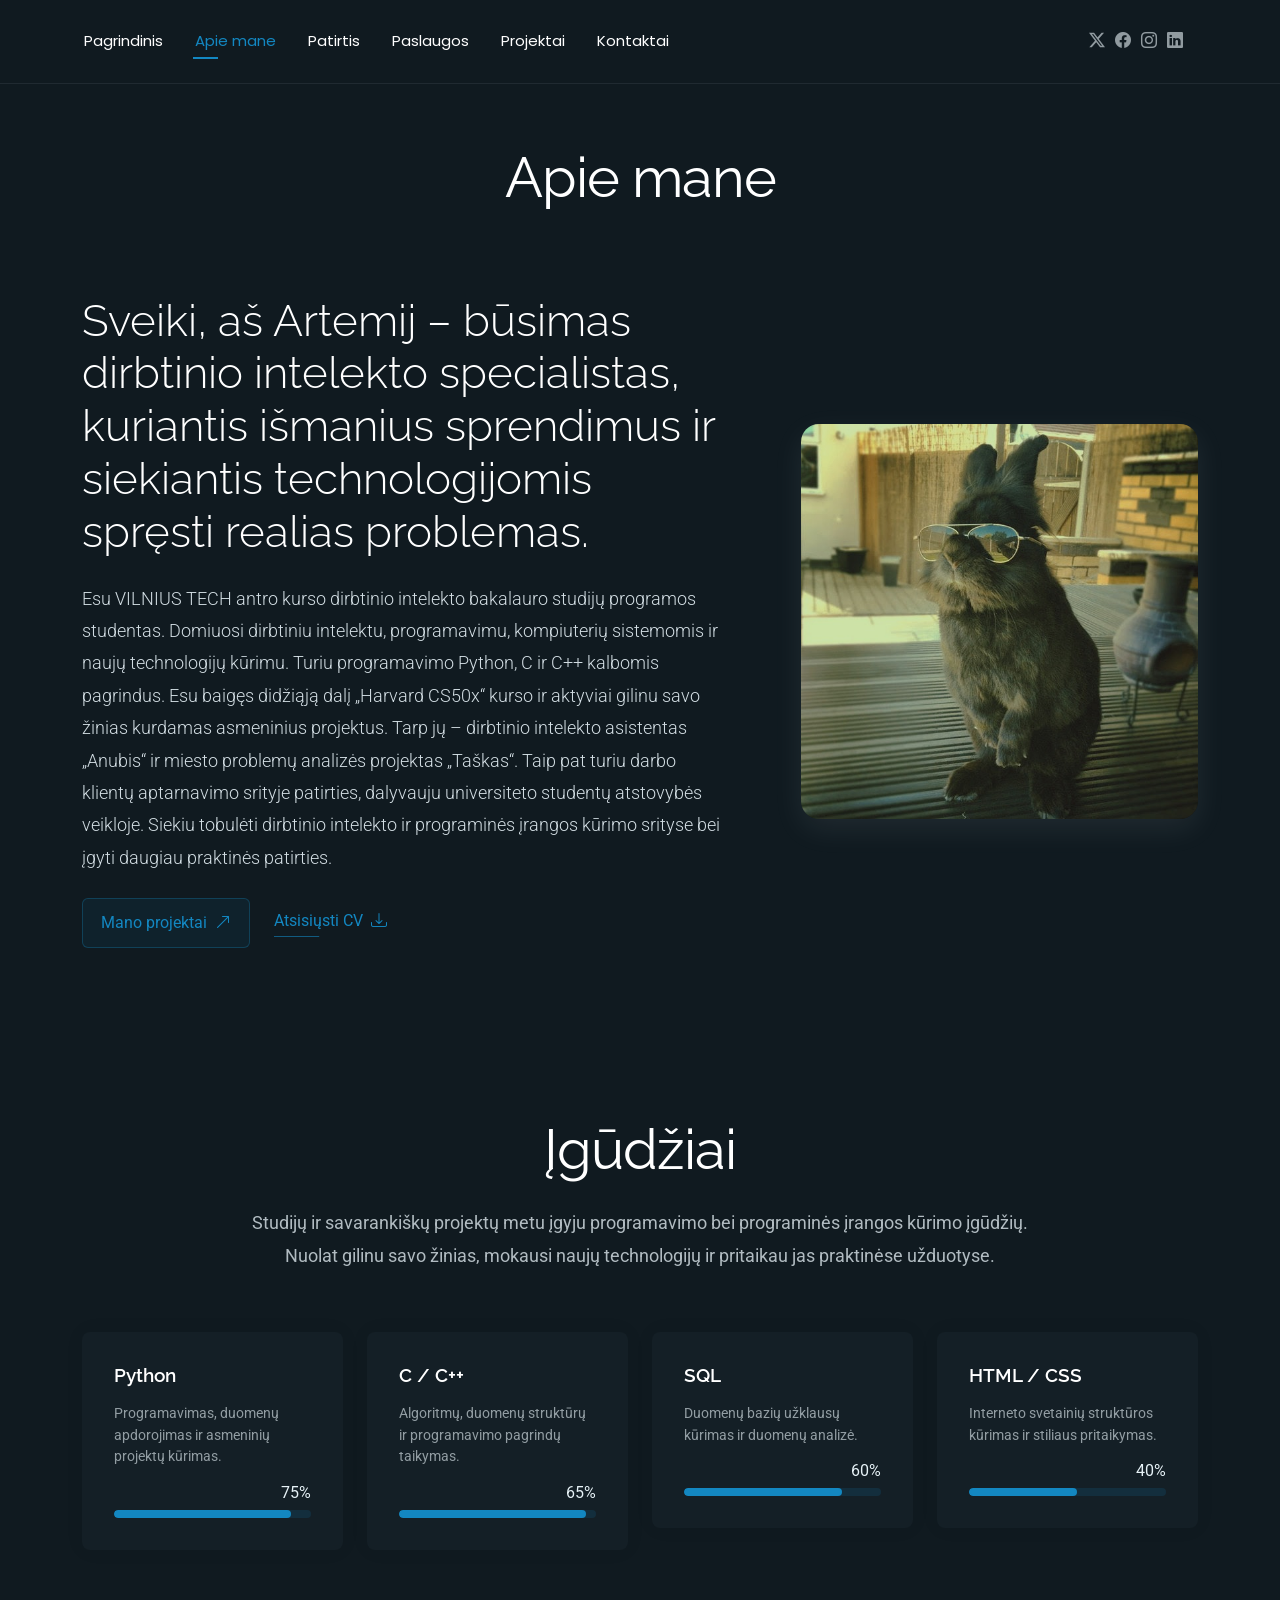
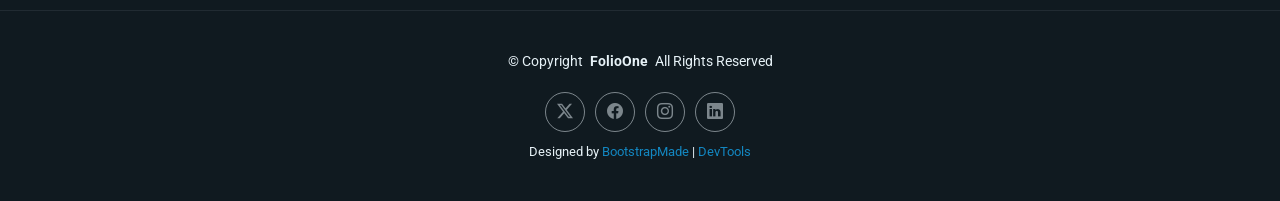
==== about.html @ 44c0a83a "Atnaujinta favicon ir Apie mane puslapis" ====
<!DOCTYPE html>
<html lang="en">

<head>
  <meta charset="utf-8">
  <meta content="width=device-width, initial-scale=1.0" name="viewport">
  <title>About - FolioOne Bootstrap Template</title>
  <meta name="description" content="">
  <meta name="keywords" content="">

  <!-- Favicons -->
  <link href="assets/img/icon.png" rel="icon">
  <link href="assets/img/apple-touch-icon.png" rel="apple-touch-icon">

  <!-- Fonts -->
  <link href="https://fonts.googleapis.com" rel="preconnect">
  <link href="https://fonts.gstatic.com" rel="preconnect" crossorigin>
  <link href="https://fonts.googleapis.com/css2?family=Roboto:ital,wght@0,100;0,300;0,400;0,500;0,700;0,900;1,100;1,300;1,400;1,500;1,700;1,900&family=Poppins:ital,wght@0,100;0,200;0,300;0,400;0,500;0,600;0,700;0,800;0,900;1,100;1,200;1,300;1,400;1,500;1,600;1,700;1,800;1,900&family=Raleway:ital,wght@0,100;0,200;0,300;0,400;0,500;0,600;0,700;0,800;0,900;1,100;1,200;1,300;1,400;1,500;1,600;1,700;1,800;1,900&display=swap" rel="stylesheet">

  <!-- Vendor CSS Files -->
  <link href="assets/vendor/bootstrap/css/bootstrap.min.css" rel="stylesheet">
  <link href="assets/vendor/bootstrap-icons/bootstrap-icons.css" rel="stylesheet">
  <link href="assets/vendor/aos/aos.css" rel="stylesheet">
  <link href="assets/vendor/swiper/swiper-bundle.min.css" rel="stylesheet">
  <link href="assets/vendor/glightbox/css/glightbox.min.css" rel="stylesheet">

  <!-- Main CSS File -->
  <link href="assets/css/main.css" rel="stylesheet">

  <!-- =======================================================
  * Template Name: FolioOne
  * Template URL: https://bootstrapmade.com/folioone-bootstrap-portfolio-website-template/
  * Updated: Aug 23 2025 with Bootstrap v5.3.7
  * Author: BootstrapMade.com
  * License: https://bootstrapmade.com/license/
  ======================================================== -->
</head>

<body class="about-page">

  <header id="header" class="header d-flex align-items-center light-background sticky-top">
    <div class="container position-relative d-flex align-items-center justify-content-between">

      <!-- <a href="index.html" class="logo d-flex align-items-center me-auto me-xl-0">
      <img src="assets/img/logo.webp" alt="">
      <h1 class="sitename">FolioOne</h1> 
    </a> -->

      <nav id="navmenu" class="navmenu">
        <ul>
          <li><a href="index.html">Pagrindinis</a></li>
          <li><a href="about.html" class="active">Apie mane</a></li>
          <li><a href="resume.html">Patirtis</a></li>
          <li><a href="services.html">Paslaugos</a></li>
          <li><a href="portfolio.html">Projektai</a></li>
          <li><a href="contact.html">Kontaktai</a></li>
        </ul>
        <i class="mobile-nav-toggle d-xl-none bi bi-list"></i>
      </nav>

      <div class="header-social-links">
        <a href="#" class="twitter"><i class="bi bi-twitter-x"></i></a>
        <a href="#" class="facebook"><i class="bi bi-facebook"></i></a>
        <a href="#" class="instagram"><i class="bi bi-instagram"></i></a>
        <a href="#" class="linkedin"><i class="bi bi-linkedin"></i></a>
      </div>

    </div>
  </header>

  <main class="main">

    <!-- About Section -->
    <section id="about" class="about section">

      <!-- Section Title -->
      <div class="container section-title" data-aos="fade-up">
        <h2>Apie mane</h2>
      </div><!-- End Section Title -->

      <div class="container" data-aos="fade-up" data-aos-delay="100">

        <!-- Intro + Photo -->
        <div class="row align-items-center justify-content-between gy-5 mb-5">
          <div class="col-lg-7" data-aos="fade-right" data-aos-delay="150">
            <div class="intro-content">
              <h2 class="headline">Sveiki, aš Artemij – būsimas dirbtinio intelekto specialistas, kuriantis išmanius sprendimus ir siekiantis technologijomis spręsti realias problemas.</h2>
              <p class="lead">
                Esu VILNIUS TECH antro kurso dirbtinio intelekto bakalauro studijų programos studentas. Domiuosi dirbtiniu intelektu, programavimu, kompiuterių sistemomis ir naujų technologijų kūrimu.

Turiu programavimo Python, C ir C++ kalbomis pagrindus. Esu baigęs didžiąją dalį „Harvard CS50x“ kurso ir aktyviai gilinu savo žinias kurdamas asmeninius projektus. Tarp jų – dirbtinio intelekto asistentas „Anubis“ ir miesto problemų analizės projektas „Taškas“.

Taip pat turiu darbo klientų aptarnavimo srityje patirties, dalyvauju universiteto studentų atstovybės veikloje. Siekiu tobulėti dirbtinio intelekto ir programinės įrangos kūrimo srityse bei įgyti daugiau praktinės patirties.
              </p>

              <div class="cta-group">
                <a href="#portfolio" class="btn-ghost">
                  Mano projektai <i class="bi bi-arrow-up-right"></i>
                </a>
                <a href="#" class="link-underline">
                  Atsisiųsti CV <i class="bi bi-download"></i>
                </a>
              </div>
            </div>
          </div>

          <div class="col-lg-5" data-aos="zoom-in" data-aos-delay="250">
            <figure class="profile-figure text-center text-lg-end">
              <img src="assets/img/profile.jpg" alt="Portrait of Alex" class="img-fluid profile-photo">
            </figure>
          </div>
        </div>
        <!-- End Intro + Photo -->
      </div>
    </section><!-- /About Section -->

    <!-- Skills Section -->
    <section id="skills" class="skills section">

      <!-- Section Title -->
      <div class="container section-title" data-aos="fade-up">
        <h2>Įgūdžiai</h2>
        <p>Studijų ir savarankiškų projektų metu įgyju programavimo bei programinės įrangos kūrimo įgūdžių. Nuolat gilinu savo žinias, mokausi naujų technologijų ir pritaikau jas praktinėse užduotyse.</p>
      </div><!-- End Section Title -->

      <div class="container" data-aos="fade-up" data-aos-delay="100">

        <div class="row g-4 skills-animation">

          <div class="col-md-6 col-lg-3" data-aos="fade-up" data-aos-delay="100">
            <div class="skill-box">
              <h3>Python</h3>
              <p>Programavimas, duomenų apdorojimas ir asmeninių projektų kūrimas.</p>
              <span class="text-end d-block">75%</span>
              <div class="progress">
                <div class="progress-bar" role="progressbar" aria-valuenow="90" aria-valuemin="0" aria-valuemax="100"></div>
              </div>
            </div>
          </div>

          <div class="col-md-6 col-lg-3" data-aos="fade-up" data-aos-delay="200">
            <div class="skill-box">
              <h3>C / C++</h3>
              <p>Algoritmų, duomenų struktūrų ir programavimo pagrindų taikymas.</p>
              <span class="text-end d-block">65%</span>
              <div class="progress">
                <div class="progress-bar" role="progressbar" aria-valuenow="95" aria-valuemin="0" aria-valuemax="100"></div>
              </div>
            </div>
          </div>

          <div class="col-md-6 col-lg-3" data-aos="fade-up" data-aos-delay="300">
            <div class="skill-box">
              <h3>SQL</h3>
              <p>Duomenų bazių užklausų kūrimas ir duomenų analizė.</p>
              <span class="text-end d-block">60%</span>
              <div class="progress">
                <div class="progress-bar" role="progressbar" aria-valuenow="80" aria-valuemin="0" aria-valuemax="100"></div>
              </div>
            </div>
          </div>

          <div class="col-md-6 col-lg-3" data-aos="fade-up" data-aos-delay="400">
            <div class="skill-box">
              <h3>HTML / CSS</h3>
              <p>Interneto svetainių struktūros kūrimas ir stiliaus pritaikymas.</p>
              <span class="text-end d-block">40%</span>
              <div class="progress">
                <div class="progress-bar" role="progressbar" aria-valuenow="55" aria-valuemin="0" aria-valuemax="100">
                </div>
              </div>
            </div>
          </div>

        </div>

      </div>

    </section><!-- /Skills Section -->
  </main>

  <footer id="footer" class="footer">

    <div class="container">
      <div class="copyright text-center ">
        <p>© <span>Copyright</span> <strong class="px-1 sitename">FolioOne</strong> <span>All Rights Reserved<br></span></p>
      </div>
      <div class="social-links d-flex justify-content-center">
        <a href=""><i class="bi bi-twitter-x"></i></a>
        <a href=""><i class="bi bi-facebook"></i></a>
        <a href=""><i class="bi bi-instagram"></i></a>
        <a href=""><i class="bi bi-linkedin"></i></a>
      </div>
      <div class="credits">
        <!-- All the links in the footer should remain intact. -->
        <!-- You can delete the links only if you've purchased the pro version. -->
        <!-- Licensing information: https://bootstrapmade.com/license/ -->
        <!-- Purchase the pro version with working PHP/AJAX contact form: [buy-url] -->
        Designed by <a href="https://bootstrapmade.com/">BootstrapMade</a> | <a href="https://bootstrapmade.com/tools/">DevTools</a>
      </div>
    </div>

  </footer>

  <!-- Scroll Top -->
  <a href="#" id="scroll-top" class="scroll-top d-flex align-items-center justify-content-center"><i class="bi bi-arrow-up-short"></i></a>

  <!-- Preloader -->
  <div id="preloader"></div>

  <!-- Vendor JS Files -->
  <script src="assets/vendor/bootstrap/js/bootstrap.bundle.min.js"></script>
  <script src="assets/vendor/php-email-form/validate.js"></script>
  <script src="assets/vendor/aos/aos.js"></script>
  <script src="assets/vendor/typed.js/typed.umd.js"></script>
  <script src="assets/vendor/waypoints/noframework.waypoints.js"></script>
  <script src="assets/vendor/purecounter/purecounter_vanilla.js"></script>
  <script src="assets/vendor/swiper/swiper-bundle.min.js"></script>
  <script src="assets/vendor/imagesloaded/imagesloaded.pkgd.min.js"></script>
  <script src="assets/vendor/isotope-layout/isotope.pkgd.min.js"></script>
  <script src="assets/vendor/glightbox/js/glightbox.min.js"></script>

  <!-- Main JS File -->
  <script src="assets/js/main.js"></script>

</body>

</html>
---- assets/css/main.css ----
/**
* Template Name: FolioOne
* Template URL: https://bootstrapmade.com/folioone-bootstrap-portfolio-website-template/
* Updated: Aug 23 2025 with Bootstrap v5.3.7
* Author: BootstrapMade.com
* License: https://bootstrapmade.com/license/
*/

/*--------------------------------------------------------------
# Font & Color Variables
# Help: https://bootstrapmade.com/color-system/
--------------------------------------------------------------*/
/* Fonts */
:root {
  --default-font: "Roboto",  system-ui, -apple-system, "Segoe UI", Roboto, "Helvetica Neue", Arial, "Noto Sans", "Liberation Sans", sans-serif, "Apple Color Emoji", "Segoe UI Emoji", "Segoe UI Symbol", "Noto Color Emoji";
  --heading-font: "Raleway",  sans-serif;
  --nav-font: "Poppins",  sans-serif;
}

/* Global Colors - The following color variables are used throughout the website. Updating them here will change the color scheme of the entire website */
:root { 
  --background-color: #101a20; /* Background color for the entire website, including individual sections */
  --default-color: #e7f2f7; /* Default color used for the majority of the text content across the entire website */
  --heading-color: #ffffff; /* Color for headings, subheadings and title throughout the website */
  --accent-color: #1387c1; /* Accent color that represents your brand on the website. It's used for buttons, links, and other elements that need to stand out */
  --surface-color: #141f26; /* The surface color is used as a background of boxed elements within sections, such as cards, icon boxes, or other elements that require a visual separation from the global background. */
  --contrast-color: #ffffff; /* Contrast color for text, ensuring readability against backgrounds of accent, heading, or default colors. */
}

/* Nav Menu Colors - The following color variables are used specifically for the navigation menu. They are separate from the global colors to allow for more customization options */
:root {
  --nav-color: #ffffff;  /* The default color of the main navmenu links */
  --nav-hover-color: #1387c1; /* Applied to main navmenu links when they are hovered over or active */
  --nav-mobile-background-color: #213642; /* Used as the background color for mobile navigation menu */
  --nav-dropdown-background-color: #051117; /* Used as the background color for dropdown items that appear when hovering over primary navigation items */
  --nav-dropdown-color: #e7f2f7; /* Used for navigation links of the dropdown items in the navigation menu. */
  --nav-dropdown-hover-color: #1387c1; /* Similar to --nav-hover-color, this color is applied to dropdown navigation links when they are hovered over. */
}

/* Color Presets - These classes override global colors when applied to any section or element, providing reuse of the sam color scheme. */

.light-background {
  --background-color: #142027;
  --surface-color: #325264;
}

.dark-background {
  --background-color: #0b1419;
  --default-color: #ffffff;
  --heading-color: #ffffff;
  --surface-color: #252525;
  --contrast-color: #ffffff;
}

/* Smooth scroll */
:root {
  scroll-behavior: smooth;
}

/*--------------------------------------------------------------
# General Styling & Shared Classes
--------------------------------------------------------------*/
body {
  color: var(--default-color);
  background-color: var(--background-color);
  font-family: var(--default-font);
}

a {
  color: var(--accent-color);
  text-decoration: none;
  transition: 0.3s;
}

a:hover {
  color: color-mix(in srgb, var(--accent-color), transparent 25%);
  text-decoration: none;
}

h1,
h2,
h3,
h4,
h5,
h6 {
  color: var(--heading-color);
  font-family: var(--heading-font);
}

/* PHP Email Form Messages
------------------------------*/
.php-email-form .error-message {
  display: none;
  background: #df1529;
  color: #ffffff;
  text-align: left;
  padding: 15px;
  margin-bottom: 24px;
  font-weight: 600;
}

.php-email-form .sent-message {
  display: none;
  color: #ffffff;
  background: #059652;
  text-align: center;
  padding: 15px;
  margin-bottom: 24px;
  font-weight: 600;
}

.php-email-form .loading {
  display: none;
  background: var(--surface-color);
  text-align: center;
  padding: 15px;
  margin-bottom: 24px;
}

.php-email-form .loading:before {
  content: "";
  display: inline-block;
  border-radius: 50%;
  width: 24px;
  height: 24px;
  margin: 0 10px -6px 0;
  border: 3px solid var(--accent-color);
  border-top-color: var(--surface-color);
  animation: php-email-form-loading 1s linear infinite;
}

@keyframes php-email-form-loading {
  0% {
    transform: rotate(0deg);
  }

  100% {
    transform: rotate(360deg);
  }
}

/*--------------------------------------------------------------
# Global Header
--------------------------------------------------------------*/
.header {
  --background-color: rgba(255, 255, 255, 0);
  color: var(--default-color);
  background-color: var(--background-color);
  padding: 15px 0;
  transition: all 0.5s;
  z-index: 997;
  border-bottom: 1px solid color-mix(in srgb, var(--default-color), transparent 92%);
}

.header .logo {
  line-height: 1;
}

.header .logo img {
  max-height: 36px;
  margin-right: 8px;
}

.header .logo h1 {
  font-size: 32px;
  margin: 0;
  font-weight: 400;
  color: var(--heading-color);
}

.header .header-social-links {
  padding-right: 15px;
}

.header .header-social-links a {
  color: color-mix(in srgb, var(--default-color), transparent 40%);
  padding-left: 6px;
  display: inline-block;
  transition: 0.3s;
  font-size: 16px;
}

.header .header-social-links a:hover {
  color: var(--default-color);
}

.header .header-social-links a i {
  line-height: 0px;
}

@media (max-width: 1200px) {
  .header .logo {
    order: 1;
  }

  .header .header-social-links {
    order: 2;
  }

  .header .navmenu {
    order: 3;
  }
}

/* Global Header on Scroll
------------------------------*/
.scrolled .header {
  --background-color: rgba(16, 26, 32, 0.9);
}

/*--------------------------------------------------------------
# Navigation Menu
--------------------------------------------------------------*/
/* Desktop Navigation */
@media (min-width: 1200px) {
  .navmenu {
    padding: 0;
  }

  .navmenu ul {
    margin: 0;
    padding: 0;
    display: flex;
    list-style: none;
    align-items: center;
  }

  .navmenu li {
    position: relative;
  }

  .navmenu>ul>li {
    white-space: nowrap;
    padding: 15px 28px 15px 0;
  }

  .navmenu>ul>li:last-child {
    padding-right: 0;
  }

  .navmenu a,
  .navmenu a:focus {
    color: var(--nav-color);
    font-size: 15px;
    padding: 0 2px;
    font-family: var(--nav-font);
    font-weight: 400;
    display: flex;
    align-items: center;
    justify-content: space-between;
    white-space: nowrap;
    transition: 0.3s;
    position: relative;
  }

  .navmenu a i,
  .navmenu a:focus i {
    font-size: 12px;
    line-height: 0;
    margin-left: 5px;
    transition: 0.3s;
  }

  .navmenu>ul>li>a:before {
    content: "";
    position: absolute;
    height: 2px;
    bottom: -6px;
    left: 0;
    background-color: var(--nav-hover-color);
    visibility: hidden;
    width: 0px;
    transition: all 0.3s ease-in-out 0s;
  }

  .navmenu a:hover:before,
  .navmenu li:hover>a:before,
  .navmenu .active:before {
    visibility: visible;
    width: 25px;
  }

  .navmenu li:hover>a,
  .navmenu .active,
  .navmenu .active:focus {
    color: var(--nav-hover-color);
  }

  .navmenu .dropdown ul {
    margin: 0;
    padding: 10px 0;
    background: var(--nav-dropdown-background-color);
    display: block;
    position: absolute;
    visibility: hidden;
    left: -5px;
    top: 130%;
    opacity: 0;
    transition: 0.3s;
    border-radius: 4px;
    z-index: 99;
    box-shadow: 0px 0px 30px rgba(0, 0, 0, 0.1);
  }

  .navmenu .dropdown ul li {
    min-width: 200px;
  }

  .navmenu .dropdown ul a {
    padding: 10px 20px;
    font-size: 15px;
    text-transform: none;
    color: var(--nav-dropdown-color);
  }

  .navmenu .dropdown ul a i {
    font-size: 12px;
  }

  .navmenu .dropdown ul a:hover,
  .navmenu .dropdown ul .active:hover,
  .navmenu .dropdown ul li:hover>a {
    color: var(--nav-dropdown-hover-color);
  }

  .navmenu .dropdown:hover>ul {
    opacity: 1;
    top: 100%;
    visibility: visible;
  }

  .navmenu .dropdown .dropdown ul {
    top: 0;
    left: -90%;
    visibility: hidden;
  }

  .navmenu .dropdown .dropdown:hover>ul {
    opacity: 1;
    top: 0;
    left: -100%;
    visibility: visible;
  }
}

/* Mobile Navigation */
@media (max-width: 1199px) {
  .mobile-nav-toggle {
    color: var(--nav-color);
    font-size: 28px;
    line-height: 0;
    margin-right: 10px;
    cursor: pointer;
    transition: color 0.3s;
  }

  .navmenu {
    padding: 0;
    z-index: 9997;
  }

  .navmenu ul {
    display: none;
    list-style: none;
    position: absolute;
    inset: 60px 20px 20px 20px;
    padding: 10px 0;
    margin: 0;
    border-radius: 6px;
    background-color: var(--nav-mobile-background-color);
    border: 1px solid color-mix(in srgb, var(--default-color), transparent 90%);
    box-shadow: none;
    overflow-y: auto;
    transition: 0.3s;
    z-index: 9998;
  }

  .navmenu a,
  .navmenu a:focus {
    color: var(--nav-dropdown-color);
    padding: 10px 20px;
    font-family: var(--nav-font);
    font-size: 17px;
    font-weight: 500;
    display: flex;
    align-items: center;
    justify-content: space-between;
    white-space: nowrap;
    transition: 0.3s;
  }

  .navmenu a i,
  .navmenu a:focus i {
    font-size: 12px;
    line-height: 0;
    margin-left: 5px;
    width: 30px;
    height: 30px;
    display: flex;
    align-items: center;
    justify-content: center;
    border-radius: 50%;
    transition: 0.3s;
    background-color: color-mix(in srgb, var(--accent-color), transparent 90%);
  }

  .navmenu a i:hover,
  .navmenu a:focus i:hover {
    background-color: var(--accent-color);
    color: var(--contrast-color);
  }

  .navmenu a:hover,
  .navmenu .active,
  .navmenu .active:focus {
    color: var(--nav-dropdown-hover-color);
  }

  .navmenu .active i,
  .navmenu .active:focus i {
    background-color: var(--accent-color);
    color: var(--contrast-color);
    transform: rotate(180deg);
  }

  .navmenu .dropdown ul {
    position: static;
    display: none;
    z-index: 99;
    padding: 10px 0;
    margin: 10px 20px;
    background-color: var(--nav-dropdown-background-color);
    transition: all 0.5s ease-in-out;
  }

  .navmenu .dropdown ul ul {
    background-color: rgba(33, 37, 41, 0.1);
  }

  .navmenu .dropdown>.dropdown-active {
    display: block;
    background-color: rgba(33, 37, 41, 0.03);
  }

  .mobile-nav-active {
    overflow: hidden;
  }

  .mobile-nav-active .mobile-nav-toggle {
    color: #fff;
    position: absolute;
    font-size: 32px;
    top: 15px;
    right: 15px;
    margin-right: 0;
    z-index: 9999;
  }

  .mobile-nav-active .navmenu {
    position: fixed;
    overflow: hidden;
    inset: 0;
    background: rgba(33, 37, 41, 0.8);
    transition: 0.3s;
  }

  .mobile-nav-active .navmenu>ul {
    display: block;
  }
}

/*--------------------------------------------------------------
# Global Footer
--------------------------------------------------------------*/
.footer {
  color: var(--default-color);
  background-color: var(--background-color);
  font-size: 14px;
  padding: 40px 0;
  position: relative;
  border-top: 1px solid color-mix(in srgb, var(--default-color), transparent 92%);
}

.footer .copyright p {
  margin-bottom: 0;
}

.footer .social-links {
  margin-top: 20px;
}

.footer .social-links a {
  display: flex;
  align-items: center;
  justify-content: center;
  width: 40px;
  height: 40px;
  border-radius: 50%;
  border: 1px solid color-mix(in srgb, var(--default-color), transparent 50%);
  font-size: 16px;
  color: color-mix(in srgb, var(--default-color), transparent 50%);
  margin: 0 5px;
  transition: 0.3s;
}

.footer .social-links a:hover {
  color: var(--accent-color);
  border-color: var(--accent-color);
}

.footer .credits {
  margin-top: 10px;
  font-size: 13px;
  text-align: center;
}

/*--------------------------------------------------------------
# Preloader
--------------------------------------------------------------*/
#preloader {
  position: fixed;
  inset: 0;
  z-index: 9999;
  overflow: hidden;
  background-color: var(--background-color);
  transition: all 0.6s ease-out;
  width: 100%;
  height: 100vh;
}

#preloader:before,
#preloader:after {
  content: "";
  position: absolute;
  border: 4px solid var(--accent-color);
  border-radius: 50%;
  animation: animate-preloader 2s cubic-bezier(0, 0.2, 0.8, 1) infinite;
}

#preloader:after {
  animation-delay: -0.5s;
}

@keyframes animate-preloader {
  0% {
    width: 10px;
    height: 10px;
    top: calc(50% - 5px);
    left: calc(50% - 5px);
    opacity: 1;
  }

  100% {
    width: 72px;
    height: 72px;
    top: calc(50% - 36px);
    left: calc(50% - 36px);
    opacity: 0;
  }
}

/*--------------------------------------------------------------
# Scroll Top Button
--------------------------------------------------------------*/
.scroll-top {
  position: fixed;
  visibility: hidden;
  opacity: 0;
  right: 15px;
  bottom: -15px;
  z-index: 99999;
  background-color: var(--accent-color);
  width: 44px;
  height: 44px;
  border-radius: 50px;
  transition: all 0.4s;
}

.scroll-top i {
  font-size: 24px;
  color: var(--contrast-color);
  line-height: 0;
}

.scroll-top:hover {
  background-color: color-mix(in srgb, var(--accent-color), transparent 20%);
  color: var(--contrast-color);
}

.scroll-top.active {
  visibility: visible;
  opacity: 1;
  bottom: 15px;
}

/*--------------------------------------------------------------
# Disable aos animation delay on mobile devices
--------------------------------------------------------------*/
@media screen and (max-width: 768px) {
  [data-aos-delay] {
    transition-delay: 0 !important;
  }
}

/*--------------------------------------------------------------
# Global Page Titles & Breadcrumbs
--------------------------------------------------------------*/
.page-title {
  color: var(--default-color);
  background-color: var(--background-color);
  position: relative;
}

.page-title .heading {
  padding: 80px 0;
  border-top: 1px solid color-mix(in srgb, var(--default-color), transparent 90%);
}

.page-title .heading h1 {
  font-size: 38px;
  font-weight: 700;
}

.page-title nav {
  background-color: color-mix(in srgb, var(--default-color), transparent 96%);
  padding: 20px 0;
}

.page-title nav ol {
  display: flex;
  flex-wrap: wrap;
  list-style: none;
  padding: 0;
  margin: 0;
  font-size: 16px;
  font-weight: 400;
}

.page-title nav ol li+li {
  padding-left: 10px;
}

.page-title nav ol li+li::before {
  content: "/";
  display: inline-block;
  padding-right: 10px;
  color: color-mix(in srgb, var(--default-color), transparent 70%);
}

/*--------------------------------------------------------------
# Global Sections
--------------------------------------------------------------*/
section,
.section {
  color: var(--default-color);
  background-color: var(--background-color);
  padding: 60px 0;
  scroll-margin-top: 100px;
  overflow: clip;
}

@media (max-width: 1199px) {

  section,
  .section {
    scroll-margin-top: 66px;
  }
}

/*--------------------------------------------------------------
# Global Section Titles
--------------------------------------------------------------*/
.section-title {
  text-align: center;
  padding-bottom: 60px;
  position: relative;
}

.section-title h2 {
  font-size: 3.5rem;
  font-weight: 400;
  line-height: 1.2;
  color: var(--heading-color);
  margin-bottom: 1.5rem;
  letter-spacing: -1px;
}

@media (max-width: 768px) {
  .section-title h2 {
    font-size: 2.5rem;
  }
}

.section-title p {
  font-size: 1.125rem;
  line-height: 1.8;
  color: color-mix(in srgb, var(--default-color), transparent 25%);
  max-width: 900px;
  margin: 0 auto;
  text-wrap: balance;
}

/*--------------------------------------------------------------
# Hero Section
--------------------------------------------------------------*/
.hero {
  padding: 80px 0;
  min-height: 100vh;
  display: flex;
  align-items: center;
}

.hero .hero-content h1 {
  font-size: 3.5rem;
  font-weight: 700;
  margin-bottom: 1rem;
  line-height: 1.2;
}

.hero .hero-content h1 .highlight {
  color: var(--accent-color);
  position: relative;
}

.hero .hero-content h1 .highlight::after {
  content: "";
  position: absolute;
  bottom: 0;
  left: 0;
  width: 100%;
  height: 3px;
  background: linear-gradient(90deg, var(--accent-color), color-mix(in srgb, var(--accent-color), transparent 50%));
  border-radius: 2px;
}

@media (max-width: 768px) {
  .hero .hero-content h1 {
    font-size: 2.5rem;
  }
}

.hero .hero-content h2 {
  font-size: 1.5rem;
  font-weight: 400;
  margin-bottom: 2rem;
  color: color-mix(in srgb, var(--default-color), transparent 20%);
}

.hero .hero-content h2 .typed {
  color: var(--accent-color);
  font-weight: 600;
}

@media (max-width: 768px) {
  .hero .hero-content h2 {
    font-size: 1.25rem;
  }
}

.hero .hero-content p {
  font-size: 1.1rem;
  line-height: 1.6;
  margin-bottom: 2.5rem;
  color: color-mix(in srgb, var(--default-color), transparent 30%);
}

.hero .hero-actions {
  display: flex;
  gap: 1rem;
  margin-bottom: 3rem;
}

.hero .hero-actions .btn {
  padding: 12px 30px;
  border-radius: 50px;
  font-weight: 600;
  text-decoration: none;
  transition: all 0.3s ease;
  border: 2px solid;
}

.hero .hero-actions .btn.btn-primary {
  background: var(--accent-color);
  color: var(--contrast-color);
  border-color: var(--accent-color);
}

.hero .hero-actions .btn.btn-primary:hover {
  background: color-mix(in srgb, var(--accent-color), black 15%);
  border-color: color-mix(in srgb, var(--accent-color), black 15%);
  transform: translateY(-2px);
}

.hero .hero-actions .btn.btn-outline {
  background: transparent;
  color: var(--accent-color);
  border-color: var(--accent-color);
}

.hero .hero-actions .btn.btn-outline:hover {
  transform: translateY(-2px);
}

@media (max-width: 576px) {
  .hero .hero-actions {
    flex-direction: column;
  }

  .hero .hero-actions .btn {
    text-align: center;
  }
}

.hero .social-links {
  display: flex;
  gap: 1rem;
}

.hero .social-links a {
  width: 45px;
  height: 45px;
  background: var(--surface-color);
  border-radius: 50%;
  display: flex;
  align-items: center;
  justify-content: center;
  color: var(--default-color);
  font-size: 1.2rem;
  transition: all 0.3s ease;
}

.hero .social-links a:hover {
  background: var(--accent-color);
  color: var(--contrast-color);
  transform: translateY(-3px);
  box-shadow: 0 8px 25px color-mix(in srgb, var(--accent-color), transparent 70%);
}

.hero .hero-image {
  position: relative;
}

.hero .hero-image .image-wrapper {
  position: relative;
  max-width: 450px;
  margin: 0 auto;
}

.hero .hero-image .image-wrapper img {
  border-radius: 20px;
  box-shadow: 0 5px 15px color-mix(in srgb, var(--default-color), transparent 95%);
  transition: transform 0.3s ease;
}

.hero .hero-image .image-wrapper img:hover {
  transform: scale(1.02);
}

.hero .hero-image .floating-elements {
  position: absolute;
  top: 0;
  left: 0;
  right: 0;
  bottom: 0;
  pointer-events: none;
}

.hero .hero-image .floating-elements .floating-card {
  position: absolute;
  background: var(--surface-color);
  padding: 15px 20px;
  border-radius: 15px;
  box-shadow: 0 10px 30px color-mix(in srgb, var(--default-color), transparent 90%);
  display: flex;
  align-items: center;
  gap: 10px;
  font-weight: 600;
  animation: float 3s ease-in-out infinite;
}

.hero .hero-image .floating-elements .floating-card i {
  font-size: 1.5rem;
  color: var(--accent-color);
}

.hero .hero-image .floating-elements .floating-card.design {
  top: 10%;
  right: -10%;
  animation-delay: 0s;
}

.hero .hero-image .floating-elements .floating-card.code {
  bottom: 30%;
  left: -15%;
  animation-delay: 1s;
}

.hero .hero-image .floating-elements .floating-card.creativity {
  top: 60%;
  right: -5%;
  animation-delay: 2s;
}

@media (max-width: 992px) {
  .hero .hero-image .floating-elements .floating-card {
    display: none;
  }
}

@keyframes float {

  0%,
  100% {
    transform: translateY(0px);
  }

  50% {
    transform: translateY(-10px);
  }
}

@media (max-width: 992px) {
  .hero .hero-content {
    text-align: center;
    margin-bottom: 3rem;
  }
}

/*--------------------------------------------------------------
# About Section
--------------------------------------------------------------*/
.about .intro-content .eyebrow {
  display: inline-block;
  letter-spacing: 0.12em;
  text-transform: uppercase;
  font-size: 12px;
  color: color-mix(in srgb, var(--default-color), transparent 40%);
  margin-bottom: 16px;
}

.about .intro-content .headline {
  font-family: var(--heading-font);
  font-weight: 300;
  line-height: 1.2;
  font-size: clamp(28px, 4vw, 44px);
  margin: 0 0 24px 0;
}

.about .intro-content .lead {
  font-size: 18px;
  line-height: 1.8;
  color: color-mix(in srgb, var(--default-color), transparent 10%);
  margin-bottom: 24px;
}

.about .intro-content p {
  line-height: 1.8;
  margin-bottom: 24px;
  color: color-mix(in srgb, var(--default-color), transparent 5%);
}

.about .intro-content .cta-group {
  display: flex;
  gap: 24px;
  align-items: center;
  margin-top: 24px;
}

.about .intro-content .cta-group .btn-ghost {
  display: inline-flex;
  align-items: center;
  gap: 8px;
  padding: 12px 18px;
  border-radius: 6px;
  color: var(--accent-color);
  background: color-mix(in srgb, var(--accent-color), transparent 92%);
  border: 1px solid color-mix(in srgb, var(--accent-color), transparent 70%);
  transition: 0.3s ease-in-out;
}

.about .intro-content .cta-group .btn-ghost:hover,
.about .intro-content .cta-group .btn-ghost:focus {
  color: var(--contrast-color);
  background: var(--accent-color);
  border-color: var(--accent-color);
  outline: none;
  box-shadow: 0 0 0 3px color-mix(in srgb, var(--accent-color), transparent 70%);
}

.about .intro-content .cta-group .link-underline {
  display: inline-flex;
  align-items: center;
  gap: 8px;
  position: relative;
  color: var(--accent-color);
  padding-bottom: 4px;
  transition: 0.3s ease-in-out;
}

.about .intro-content .cta-group .link-underline::after {
  content: "";
  position: absolute;
  left: 0;
  right: 0;
  bottom: 0;
  height: 1px;
  background: color-mix(in srgb, var(--accent-color), transparent 40%);
  transform: scaleX(0.4);
  transform-origin: left;
  transition: 0.3s ease-in-out;
}

.about .intro-content .cta-group .link-underline:hover,
.about .intro-content .cta-group .link-underline:focus {
  color: color-mix(in srgb, var(--accent-color), transparent 10%);
  outline: none;
}

.about .intro-content .cta-group .link-underline:hover::after,
.about .intro-content .cta-group .link-underline:focus::after {
  transform: scaleX(1);
}

.about .profile-figure {
  margin: 0;
}

.about .profile-figure .profile-photo {
  width: 88%;
  max-width: 440px;
  border-radius: 18px;
  box-shadow: 0 10px 30px color-mix(in srgb, var(--default-color), transparent 92%);
  transform: translateY(0);
  transition: transform 0.3s ease-in-out;
}

.about .profile-figure .profile-caption {
  margin-top: 24px;
  display: flex;
  align-items: center;
  justify-content: center;
}

.about .profile-figure .profile-caption .meta {
  font-size: 14px;
  color: color-mix(in srgb, var(--default-color), transparent 20%);
}

.about .profile-figure .profile-caption .meta .funfact {
  font-size: 13px;
  margin-top: 4px;
  color: color-mix(in srgb, var(--default-color), transparent 35%);
}

.about .profile-figure:hover .profile-photo {
  transform: translateY(-4px);
}

.about .skill-item {
  padding: 24px;
  border-radius: 6px;
  transition: 0.3s ease-in-out;
  background: color-mix(in srgb, var(--surface-color), var(--accent-color) 2%);
  border: 1px solid color-mix(in srgb, var(--default-color), transparent 88%);
  height: 100%;
}

.about .skill-item i {
  font-size: 24px;
  color: var(--accent-color);
  margin-bottom: 16px;
  display: inline-block;
}

.about .skill-item h3 {
  font-size: 16px;
  margin-bottom: 6px;
  font-weight: 500;
}

.about .skill-item p {
  margin: 0;
  font-size: 14px;
  color: color-mix(in srgb, var(--default-color), transparent 25%);
}

.about .skill-item:hover {
  transform: translateY(-3px);
  border-color: color-mix(in srgb, var(--accent-color), transparent 60%);
  box-shadow: 0 10px 30px color-mix(in srgb, var(--default-color), transparent 92%);
}

.about .timeline-item {
  position: relative;
  padding-left: 26px;
}

.about .timeline-item time {
  display: inline-block;
  font-size: 12px;
  letter-spacing: 0.08em;
  text-transform: uppercase;
  color: color-mix(in srgb, var(--default-color), transparent 45%);
  margin-bottom: 6px;
}

.about .timeline-item h4 {
  font-size: 18px;
  font-weight: 400;
  margin: 0 0 6px;
}

.about .timeline-item p {
  font-size: 14px;
  color: color-mix(in srgb, var(--default-color), transparent 25%);
  margin: 0;
}

.about .timeline-item .dot {
  position: absolute;
  left: 0;
  top: 4px;
  width: 10px;
  height: 10px;
  border-radius: 50%;
  background: var(--accent-color);
  box-shadow: 0 0 0 6px color-mix(in srgb, var(--accent-color), transparent 80%);
}

.about .personal-quote {
  padding: 24px 0;
}

.about .personal-quote p {
  font-family: var(--heading-font);
  font-weight: 300;
  font-size: clamp(20px, 3vw, 28px);
  line-height: 1.5;
  color: color-mix(in srgb, var(--default-color), transparent 5%);
  margin: 0 auto;
  max-width: 800px;
}

.about .fact-pill {
  display: flex;
  align-items: center;
  justify-content: center;
  gap: 10px;
  padding: 10px 14px;
  border-radius: 999px;
  border: 1px solid color-mix(in srgb, var(--default-color), transparent 85%);
  background: var(--surface-color);
  color: color-mix(in srgb, var(--default-color), transparent 10%);
  transition: 0.3s ease-in-out;
}

.about .fact-pill i {
  color: var(--accent-color);
}

.about .fact-pill span {
  font-size: 14px;
}

.about .fact-pill:hover {
  transform: translateY(-2px);
  border-color: color-mix(in srgb, var(--accent-color), transparent 60%);
  box-shadow: 0 10px 30px color-mix(in srgb, var(--default-color), transparent 92%);
}

.about .fact-pill:focus-within {
  box-shadow: 0 0 0 3px color-mix(in srgb, var(--accent-color), transparent 70%);
}

@media (max-width: 992px) {
  .about .profile-figure {
    text-align: center !important;
  }

  .about .profile-figure .profile-photo {
    width: 72%;
  }

  .about .intro-content .cta-group {
    flex-wrap: wrap;
  }
}

@media (max-width: 576px) {
  .about .profile-figure .profile-photo {
    width: 100%;
  }
}

/*--------------------------------------------------------------
# Skills Section
--------------------------------------------------------------*/
.skills .skill-box {
  background-color: var(--surface-color);
  padding: 2rem;
  border-radius: 8px;
  box-shadow: 0 0 20px rgba(0, 0, 0, 0.05);
}

.skills .skill-box h3 {
  font-size: 1.2rem;
  margin-bottom: 1rem;
  font-weight: 600;
}

.skills .skill-box p {
  font-size: 0.9rem;
  margin-bottom: 0.8rem;
  opacity: 0.6;
}

.skills .skill-box .progress {
  background-color: color-mix(in srgb, var(--accent-color), transparent 85%);
  border-radius: 50px;
  height: 8px;
  margin-top: 5px;
  overflow: hidden;
}

.skills .skill-box .progress .progress-bar {
  background-color: var(--accent-color);
  height: 100%;
  position: relative;
  border-radius: 50px;
  transition: 0.9s;
  width: 1px;
}

/*--------------------------------------------------------------
# Stats Section
--------------------------------------------------------------*/
.stats .avatars {
  position: relative;
}

.stats .avatars img {
  width: 60px;
  height: 60px;
  border: 3px solid var(--accent-color);
  margin-right: -15px;
  transition: transform 0.3s ease;
}

.stats .avatars img:hover {
  transform: translateY(-5px);
  z-index: 2;
}

.stats .counters h2 {
  color: var(--heading-color);
  font-size: 48px;
  font-weight: 700;
  margin-bottom: 10px;
}

.stats .counters h2 span {
  display: inline-block;
}

.stats .counters p {
  color: var(--default-color);
  font-size: 18px;
  margin: 0;
  opacity: 0.9;
}

@media (max-width: 991px) {
  .stats .row {
    text-align: center;
  }

  .stats .avatars {
    justify-content: center;
    margin-bottom: 40px;
  }

  .stats .counters h2 {
    font-size: 36px;
  }

  .stats .counters p {
    font-size: 16px;
  }

  .stats .counters .col-md-4 {
    margin-bottom: 30px;
  }

  .stats .counters .col-md-4:last-child {
    margin-bottom: 0;
  }
}

@media (max-width: 576px) {
  .stats {
    padding: 60px 0;
  }

  .stats .avatars {
    flex-wrap: wrap;
    justify-content: center;
  }

  .stats .avatars img {
    margin: 0 -8px;
  }
}

/*--------------------------------------------------------------
# Testimonials Section
--------------------------------------------------------------*/
.testimonials .testimonials-carousel,
.testimonials .testimonials-slider {
  overflow: hidden;
}

.testimonials .testimonial-item .testimonial-content {
  border-left: 3px solid var(--accent-color);
  padding-left: 30px;
}

.testimonials .testimonial-item .testimonial-img {
  border-radius: 50%;
  border: 4px solid var(--background-color);
  margin: 0 auto;
}

.testimonials .testimonial-item h3 {
  font-size: 20px;
  font-weight: bold;
  margin: 10px 0 5px 0;
}

.testimonials .testimonial-item h4 {
  font-size: 14px;
  color: color-mix(in srgb, var(--default-color), transparent 40%);
  margin: 0 0 10px 0;
}

.testimonials .testimonial-item .stars i {
  color: #ffc107;
  margin: 0 1px;
}

.testimonials .testimonial-item .quote-icon-left,
.testimonials .testimonial-item .quote-icon-right {
  color: color-mix(in srgb, var(--accent-color), transparent 50%);
  font-size: 26px;
  line-height: 0;
}

.testimonials .testimonial-item .quote-icon-left {
  display: inline-block;
  left: -5px;
  position: relative;
}

.testimonials .testimonial-item .quote-icon-right {
  display: inline-block;
  right: -5px;
  position: relative;
  top: 10px;
  transform: scale(-1, -1);
}

.testimonials .testimonial-item p {
  font-style: italic;
}

.testimonials .swiper-wrapper {
  height: auto;
}

.testimonials .swiper-pagination {
  margin-top: 30px;
  position: relative;
}

.testimonials .swiper-pagination .swiper-pagination-bullet {
  width: 12px;
  height: 12px;
  background-color: color-mix(in srgb, var(--default-color), transparent 85%);
  opacity: 1;
}

.testimonials .swiper-pagination .swiper-pagination-bullet-active {
  background-color: var(--accent-color);
}

/*--------------------------------------------------------------
# Resume Section
--------------------------------------------------------------*/
.resume .resume-item {
  margin-bottom: 3rem;
}

.resume .resume-item .resume-title {
  font-size: 1.75rem;
  font-weight: 700;
  margin-bottom: 1.5rem;
  padding-bottom: 1.5rem;
  position: relative;
  color: var(--heading-color);
}

.resume .resume-item .resume-title::after {
  content: "";
  position: absolute;
  display: block;
  width: 50px;
  height: 3px;
  background: var(--accent-color);
  bottom: 0;
  left: 0;
}

.resume .resume-item .resume-content {
  padding-left: 1.25rem;
  border-left: 2px solid color-mix(in srgb, var(--accent-color), transparent 85%);
}

.resume .resume-item article {
  position: relative;
  margin-bottom: 2.5rem;
}

.resume .resume-item article::before {
  content: "";
  position: absolute;
  width: 16px;
  height: 16px;
  border-radius: 50%;
  left: -1.8rem;
  top: 0.25rem;
  background: var(--background-color);
  border: 2px solid var(--accent-color);
}

.resume .resume-item article h4 {
  font-size: 1.25rem;
  font-weight: 600;
  margin-bottom: 0.5rem;
  color: var(--heading-color);
}

.resume .resume-item article h5 {
  font-size: 1rem;
  background: color-mix(in srgb, var(--accent-color), transparent 92%);
  padding: 0.375rem 0.75rem;
  display: inline-block;
  font-weight: 600;
  margin: 0.5rem 0;
  color: var(--accent-color);
  border-radius: 4px;
}

.resume .resume-item article .institution,
.resume .resume-item article .company {
  font-size: 1rem;
  margin-bottom: 1rem;
  color: color-mix(in srgb, var(--default-color), transparent 25%);
}

.resume .resume-item article p {
  margin-bottom: 1rem;
}

.resume .resume-item article ul {
  padding-left: 1.25rem;
  margin-bottom: 0;
}

.resume .resume-item article ul li {
  padding-bottom: 0.75rem;
  position: relative;
}

.resume .resume-item article ul li:last-child {
  padding-bottom: 0;
}

.resume .skill-item {
  margin-bottom: 2rem;
}

.resume .skill-item h4 {
  font-size: 1rem;
  font-weight: 600;
  margin-bottom: 0.75rem;
  color: var(--heading-color);
}

.resume .skill-item .progress {
  height: 0.75rem;
  background-color: color-mix(in srgb, var(--accent-color), transparent 92%);
  border-radius: 1rem;
  overflow: visible;
}

.resume .skill-item .progress .progress-bar {
  background-color: var(--accent-color);
  position: relative;
  border-radius: 1rem;
  width: 0;
  transition: width 1s ease;
}

.resume .skill-item .progress .progress-bar::after {
  content: attr(aria-valuenow) "%";
  position: absolute;
  right: 0;
  top: -1.75rem;
  font-size: 0.875rem;
  font-weight: 600;
  color: var(--accent-color);
}

@media (max-width: 991.98px) {
  .resume .resume-item {
    margin-bottom: 2rem;
  }
}

@media (max-width: 767.98px) {
  .resume .resume-content {
    padding-left: 1rem !important;
  }

  .resume article::before {
    left: -2rem !important;
  }
}

/*--------------------------------------------------------------
# Services Section
--------------------------------------------------------------*/
.services .service-item {
  display: flex;
  background-color: var(--surface-color);
  border-radius: 12px;
  padding: 2rem;
  height: 100%;
  position: relative;
  overflow: hidden;
  box-shadow: 0 5px 20px rgba(0, 0, 0, 0.03);
  transition: all 0.4s ease;
}

.services .service-item::before {
  content: "";
  position: absolute;
  left: 0;
  top: 0;
  height: 100%;
  width: 4px;
  background-color: var(--accent-color);
  transform: scaleY(0);
  transform-origin: bottom;
  transition: transform 0.4s cubic-bezier(0.65, 0, 0.35, 1);
}

.services .service-item:hover {
  box-shadow: 0 10px 30px rgba(0, 0, 0, 0.08);
  transform: translateY(-5px);
}

.services .service-item:hover::before {
  transform: scaleY(1);
}

.services .service-item:hover .service-icon {
  background-color: var(--accent-color);
  color: var(--contrast-color);
  transform: rotateY(180deg);
}

.services .service-item:hover .service-icon i {
  transform: rotateY(180deg);
}

.services .service-item:hover .service-link i {
  transform: translateX(5px);
}

.services .service-icon {
  flex-shrink: 0;
  width: 70px;
  height: 70px;
  border-radius: 12px;
  background-color: color-mix(in srgb, var(--accent-color), transparent 90%);
  color: var(--accent-color);
  display: flex;
  align-items: center;
  justify-content: center;
  margin-right: 1.5rem;
  transition: all 0.5s ease;
}

.services .service-icon i {
  font-size: 2rem;
  transition: transform 0.5s ease;
}

.services .service-content {
  flex-grow: 1;
}

.services .service-content h3 {
  font-size: 1.4rem;
  margin-bottom: 1rem;
  font-weight: 700;
  color: var(--heading-color);
}

.services .service-content p {
  margin-bottom: 1.25rem;
  color: color-mix(in srgb, var(--default-color), transparent 20%);
}

.services .service-link {
  display: inline-flex;
  align-items: center;
  color: var(--accent-color);
  font-weight: 600;
  text-decoration: none;
  transition: color 0.3s ease;
}

.services .service-link span {
  margin-right: 0.5rem;
}

.services .service-link i {
  transition: transform 0.3s ease;
}

.services .service-link:hover {
  color: color-mix(in srgb, var(--accent-color), transparent 25%);
}

@media (max-width: 767.98px) {
  .services .service-item {
    padding: 1.5rem;
    margin-bottom: 1rem;
  }

  .services .service-icon {
    width: 60px;
    height: 60px;
    margin-right: 1rem;
  }

  .services .service-icon i {
    font-size: 1.5rem;
  }

  .services .service-content h3 {
    font-size: 1.2rem;
    margin-bottom: 0.75rem;
  }

  .services .service-content p {
    margin-bottom: 1rem;
    font-size: 0.95rem;
  }
}

@media (max-width: 575.98px) {
  .services .service-item {
    flex-direction: column;
    text-align: center;
  }

  .services .service-item::before {
    width: 100%;
    height: 4px;
    transform: scaleX(0);
    transform-origin: left;
  }

  .services .service-item:hover::before {
    transform: scaleX(1);
  }

  .services .service-icon {
    margin-right: 0;
    margin-bottom: 1.25rem;
  }

  .services .service-link {
    justify-content: center;
  }
}

/*--------------------------------------------------------------
# Service Details Section
--------------------------------------------------------------*/
.service-details .service-hero {
  margin-bottom: 4rem;
}

.service-details .service-hero .service-meta {
  display: flex;
  align-items: center;
  gap: 1rem;
  margin-bottom: 1.5rem;
}

.service-details .service-hero .service-meta .service-category {
  background: color-mix(in srgb, var(--accent-color), transparent 85%);
  color: var(--accent-color);
  padding: 0.5rem 1rem;
  border-radius: 20px;
  font-size: 0.85rem;
  font-weight: 500;
  letter-spacing: 0.5px;
}

.service-details .service-hero .service-meta .reading-time {
  color: color-mix(in srgb, var(--default-color), transparent 50%);
  font-size: 0.9rem;
  font-weight: 300;
}

.service-details .service-hero h1 {
  font-size: 3.5rem;
  font-weight: 300;
  line-height: 1.2;
  margin-bottom: 1.5rem;
  color: var(--heading-color);
  letter-spacing: -0.02em;
}

.service-details .service-hero .service-description {
  font-size: 1.25rem;
  line-height: 1.7;
  color: color-mix(in srgb, var(--default-color), transparent 25%);
  font-weight: 300;
  margin: 0;
}

.service-details .service-visual {
  margin-bottom: 4rem;
  overflow: hidden;
  border-radius: 4px;
}

.service-details .service-visual img {
  width: 100%;
  height: 400px;
  object-fit: cover;
  transition: transform 0.5s ease;
}

.service-details .service-visual img:hover {
  transform: scale(1.02);
}

.service-details .service-narrative {
  margin-bottom: 5rem;
}

.service-details .service-narrative h3 {
  font-size: 2rem;
  font-weight: 300;
  margin-bottom: 2rem;
  color: var(--heading-color);
  letter-spacing: -0.01em;
}

.service-details .service-narrative p {
  font-size: 1.1rem;
  line-height: 1.8;
  margin-bottom: 2rem;
  color: var(--default-color);
  font-weight: 300;
}

.service-details .benefits-grid {
  display: grid;
  grid-template-columns: repeat(auto-fit, minmax(280px, 1fr));
  gap: 2.5rem;
  margin-top: 3rem;
}

.service-details .benefits-grid .benefit-card {
  text-align: center;
  padding: 0;
}

.service-details .benefits-grid .benefit-card .benefit-icon {
  width: 60px;
  height: 60px;
  background: color-mix(in srgb, var(--accent-color), transparent 90%);
  border-radius: 50%;
  display: flex;
  align-items: center;
  justify-content: center;
  margin: 0 auto 1.5rem;
  transition: all 0.3s ease;
}

.service-details .benefits-grid .benefit-card .benefit-icon i {
  font-size: 1.5rem;
  color: var(--accent-color);
}

.service-details .benefits-grid .benefit-card:hover .benefit-icon {
  background: var(--accent-color);
  transform: translateY(-2px);
}

.service-details .benefits-grid .benefit-card:hover .benefit-icon i {
  color: var(--contrast-color);
}

.service-details .benefits-grid .benefit-card h4 {
  font-size: 1.2rem;
  font-weight: 400;
  margin-bottom: 1rem;
  color: var(--heading-color);
}

.service-details .benefits-grid .benefit-card p {
  font-size: 1rem;
  line-height: 1.6;
  color: color-mix(in srgb, var(--default-color), transparent 30%);
  margin: 0;
}

.service-details .timeline-section {
  margin-bottom: 4rem;
}

.service-details .timeline-section h3 {
  font-size: 2rem;
  font-weight: 300;
  margin-bottom: 3rem;
  color: var(--heading-color);
  letter-spacing: -0.01em;
}

.service-details .timeline-section .timeline {
  position: relative;
}

.service-details .timeline-section .timeline::before {
  content: "";
  position: absolute;
  left: 30px;
  top: 0;
  bottom: 0;
  width: 1px;
  background: color-mix(in srgb, var(--default-color), transparent 85%);
}

.service-details .timeline-section .timeline .timeline-item {
  position: relative;
  padding-left: 80px;
  margin-bottom: 3rem;
}

.service-details .timeline-section .timeline .timeline-item:last-child {
  margin-bottom: 0;
}

.service-details .timeline-section .timeline .timeline-item .timeline-marker {
  position: absolute;
  left: 0;
  top: 0;
  width: 60px;
  height: 60px;
  background: var(--surface-color);
  border: 2px solid color-mix(in srgb, var(--accent-color), transparent 70%);
  border-radius: 50%;
  display: flex;
  align-items: center;
  justify-content: center;
  z-index: 1;
}

.service-details .timeline-section .timeline .timeline-item .timeline-marker span {
  font-size: 1.2rem;
  font-weight: 500;
  color: var(--accent-color);
}

.service-details .timeline-section .timeline .timeline-item .timeline-content h4 {
  font-size: 1.3rem;
  font-weight: 400;
  margin-bottom: 0.75rem;
  color: var(--heading-color);
}

.service-details .timeline-section .timeline .timeline-item .timeline-content p {
  font-size: 1rem;
  line-height: 1.6;
  margin-bottom: 0.5rem;
  color: var(--default-color);
}

.service-details .timeline-section .timeline .timeline-item .timeline-content small {
  color: color-mix(in srgb, var(--default-color), transparent 40%);
  font-size: 0.9rem;
  font-weight: 500;
}

.service-details .service-sidebar {
  padding-left: 2rem;
}

@media (max-width: 992px) {
  .service-details .service-sidebar {
    padding-left: 0;
    margin-top: 4rem;
  }
}

.service-details .overview-card,
.service-details .success-story,
.service-details .consultation-form {
  background: var(--surface-color);
  border-radius: 8px;
  padding: 2.5rem;
  margin-bottom: 2.5rem;
  border: 1px solid color-mix(in srgb, var(--default-color), transparent 93%);
  transition: all 0.3s ease;
}

.service-details .overview-card:hover,
.service-details .success-story:hover,
.service-details .consultation-form:hover {
  border-color: color-mix(in srgb, var(--accent-color), transparent 80%);
}

.service-details .overview-card .overview-header h4 {
  font-size: 1.4rem;
  font-weight: 400;
  margin-bottom: 2rem;
  color: var(--heading-color);
}

.service-details .overview-card .overview-stats {
  display: grid;
  grid-template-columns: repeat(3, 1fr);
  gap: 1.5rem;
  margin-bottom: 2rem;
}

.service-details .overview-card .overview-stats .stat-item {
  text-align: center;
}

.service-details .overview-card .overview-stats .stat-item .stat-number {
  font-size: 2rem;
  font-weight: 300;
  color: var(--accent-color);
  line-height: 1;
  margin-bottom: 0.5rem;
}

.service-details .overview-card .overview-stats .stat-item .stat-label {
  font-size: 0.85rem;
  color: color-mix(in srgb, var(--default-color), transparent 40%);
  font-weight: 500;
  text-transform: uppercase;
  letter-spacing: 0.5px;
}

.service-details .overview-card .overview-details {
  border-top: 1px solid color-mix(in srgb, var(--default-color), transparent 90%);
  padding-top: 1.5rem;
}

.service-details .overview-card .overview-details .detail-row {
  display: flex;
  justify-content: space-between;
  align-items: center;
  margin-bottom: 1rem;
}

.service-details .overview-card .overview-details .detail-row:last-child {
  margin-bottom: 0;
}

.service-details .overview-card .overview-details .detail-row .detail-label {
  font-size: 0.95rem;
  color: color-mix(in srgb, var(--default-color), transparent 30%);
  font-weight: 400;
}

.service-details .overview-card .overview-details .detail-row .detail-value {
  font-size: 0.95rem;
  color: var(--heading-color);
  font-weight: 500;
}

.service-details .success-story .story-quote p {
  font-size: 1.1rem;
  line-height: 1.7;
  color: color-mix(in srgb, var(--default-color), transparent 20%);
  font-style: italic;
  margin-bottom: 2rem;
}

.service-details .success-story .story-author {
  display: flex;
  align-items: center;
  gap: 1rem;
  margin-bottom: 1.5rem;
}

.service-details .success-story .story-author .author-avatar {
  width: 50px;
  height: 50px;
  border-radius: 50%;
  object-fit: cover;
}

.service-details .success-story .story-author .author-details h5 {
  font-size: 1rem;
  font-weight: 500;
  margin-bottom: 0.25rem;
  color: var(--heading-color);
}

.service-details .success-story .story-author .author-details span {
  display: block;
  font-size: 0.9rem;
  color: color-mix(in srgb, var(--default-color), transparent 40%);
  margin-bottom: 0.25rem;
}

.service-details .success-story .story-author .author-details small {
  font-size: 0.8rem;
  color: color-mix(in srgb, var(--default-color), transparent 50%);
}

.service-details .success-story .story-metrics {
  display: grid;
  grid-template-columns: repeat(2, 1fr);
  gap: 1rem;
  padding-top: 1.5rem;
  border-top: 1px solid color-mix(in srgb, var(--default-color), transparent 90%);
}

.service-details .success-story .story-metrics .metric {
  text-align: center;
}

.service-details .success-story .story-metrics .metric .metric-value {
  font-size: 1.5rem;
  font-weight: 500;
  color: var(--accent-color);
  display: block;
  margin-bottom: 0.25rem;
}

.service-details .success-story .story-metrics .metric .metric-label {
  font-size: 0.8rem;
  color: color-mix(in srgb, var(--default-color), transparent 40%);
  text-transform: uppercase;
  letter-spacing: 0.5px;
}

.service-details .consultation-form .form-header {
  margin-bottom: 2rem;
}

.service-details .consultation-form .form-header h4 {
  font-size: 1.4rem;
  font-weight: 400;
  margin-bottom: 0.75rem;
  color: var(--heading-color);
}

.service-details .consultation-form .form-header p {
  font-size: 0.95rem;
  line-height: 1.6;
  color: color-mix(in srgb, var(--default-color), transparent 30%);
  margin: 0;
}

.service-details .consultation-form .form-group {
  margin-bottom: 1.5rem;
}

.service-details .consultation-form .form-input {
  width: 100%;
  padding: 1rem;
  border: 1px solid color-mix(in srgb, var(--default-color), transparent 85%);
  border-radius: 4px;
  font-size: 0.95rem;
  transition: all 0.3s ease;
  background: transparent;
}

.service-details .consultation-form .form-input:focus {
  outline: none;
  border-color: var(--accent-color);
  box-shadow: 0 0 0 3px color-mix(in srgb, var(--accent-color), transparent 90%);
}

.service-details .consultation-form input[type=text],
.service-details .consultation-form input[type=email],
.service-details .consultation-form input[type=tel],
.service-details .consultation-form select,
.service-details .consultation-form textarea {
  color: var(--default-color);
  background-color: var(--surface-color);
  font-size: 14px;
  border-color: color-mix(in srgb, var(--default-color), transparent 80%);
}

.service-details .consultation-form input[type=text]:focus,
.service-details .consultation-form input[type=email]:focus,
.service-details .consultation-form input[type=tel]:focus,
.service-details .consultation-form select:focus,
.service-details .consultation-form textarea:focus {
  border-color: var(--accent-color);
}

.service-details .consultation-form input[type=text]::placeholder,
.service-details .consultation-form input[type=email]::placeholder,
.service-details .consultation-form input[type=tel]::placeholder,
.service-details .consultation-form select::placeholder,
.service-details .consultation-form textarea::placeholder {
  color: color-mix(in srgb, var(--default-color), transparent 70%);
}

.service-details .consultation-form .btn-consultation {
  background: var(--accent-color);
  color: var(--contrast-color);
  border: none;
  padding: 1rem 2rem;
  border-radius: 4px;
  font-size: 0.95rem;
  font-weight: 500;
  width: 100%;
  display: flex;
  align-items: center;
  justify-content: center;
  gap: 0.5rem;
  transition: all 0.3s ease;
  text-transform: none;
}

.service-details .consultation-form .btn-consultation:hover {
  background: color-mix(in srgb, var(--accent-color), transparent 10%);
  transform: translateY(-1px);
}

.service-details .consultation-form .btn-consultation i {
  font-size: 0.9rem;
}

@media (max-width: 768px) {
  .service-details .service-hero h1 {
    font-size: 2.5rem;
  }

  .service-details .service-hero .service-description {
    font-size: 1.1rem;
  }

  .service-details .service-visual img {
    height: 250px;
  }

  .service-details .benefits-grid {
    grid-template-columns: 1fr;
    gap: 2rem;
  }

  .service-details .timeline-section .timeline::before {
    left: 20px;
  }

  .service-details .timeline-section .timeline .timeline-item {
    padding-left: 60px;
  }

  .service-details .timeline-section .timeline .timeline-item .timeline-marker {
    width: 40px;
    height: 40px;
  }

  .service-details .timeline-section .timeline .timeline-item .timeline-marker span {
    font-size: 1rem;
  }

  .service-details .overview-card .overview-stats {
    grid-template-columns: 1fr;
    gap: 1rem;
  }
}

/*--------------------------------------------------------------
# Portfolio Section
--------------------------------------------------------------*/
.portfolio .portfolio-filters {
  display: flex;
  justify-content: center;
  flex-wrap: wrap;
  gap: 10px;
  margin-bottom: 30px;
  padding: 0;
  list-style: none;
}

.portfolio .portfolio-filters li {
  padding: 8px 20px;
  font-size: 0.95rem;
  font-weight: 500;
  border-radius: 30px;
  cursor: pointer;
  transition: all 0.3s ease;
  background-color: color-mix(in srgb, var(--accent-color), transparent 90%);
  color: var(--accent-color);
}

.portfolio .portfolio-filters li:hover {
  background-color: color-mix(in srgb, var(--accent-color), transparent 80%);
}

.portfolio .portfolio-filters li.filter-active {
  background-color: var(--accent-color);
  color: var(--contrast-color);
}

.portfolio .portfolio-card {
  background-color: var(--surface-color);
  border-radius: 10px;
  overflow: hidden;
  box-shadow: 0 5px 15px rgba(0, 0, 0, 0.05);
  margin-bottom: 30px;
  transition: all 0.3s ease;
}

.portfolio .portfolio-card:hover {
  transform: translateY(-10px);
  box-shadow: 0 10px 30px rgba(0, 0, 0, 0.1);
}

.portfolio .portfolio-card:hover .portfolio-img .portfolio-overlay {
  opacity: 1;
}

.portfolio .portfolio-card:hover .portfolio-img img {
  transform: scale(1.1);
}

.portfolio .portfolio-card .portfolio-img {
  position: relative;
  overflow: hidden;
}

.portfolio .portfolio-card .portfolio-img img {
  width: 100%;
  height: auto;
  transition: transform 0.5s ease;
}

.portfolio .portfolio-card .portfolio-img .portfolio-overlay {
  position: absolute;
  top: 0;
  left: 0;
  width: 100%;
  height: 100%;
  background: rgba(0, 0, 0, 0.6);
  display: flex;
  align-items: center;
  justify-content: center;
  gap: 15px;
  opacity: 0;
  transition: all 0.3s ease;
}

.portfolio .portfolio-card .portfolio-img .portfolio-overlay a {
  width: 45px;
  height: 45px;
  background-color: var(--accent-color);
  color: var(--contrast-color);
  border-radius: 50%;
  display: flex;
  align-items: center;
  justify-content: center;
  font-size: 1.2rem;
  transition: all 0.3s ease;
}

.portfolio .portfolio-card .portfolio-img .portfolio-overlay a:hover {
  background-color: color-mix(in srgb, var(--accent-color), #fff 20%);
  transform: translateY(-5px);
}

.portfolio .portfolio-card .portfolio-info {
  padding: 20px;
}

.portfolio .portfolio-card .portfolio-info h4 {
  font-size: 1.2rem;
  font-weight: 700;
  margin-bottom: 5px;
  color: var(--heading-color);
}

.portfolio .portfolio-card .portfolio-info p {
  font-size: 0.9rem;
  color: var(--default-color);
  margin-bottom: 10px;
}

.portfolio .portfolio-card .portfolio-info .portfolio-tags {
  display: flex;
  flex-wrap: wrap;
  gap: 8px;
}

.portfolio .portfolio-card .portfolio-info .portfolio-tags span {
  font-size: 0.8rem;
  padding: 4px 12px;
  border-radius: 20px;
  background-color: color-mix(in srgb, var(--accent-color), transparent 90%);
  color: var(--accent-color);
}

.portfolio .btn-primary {
  background-color: var(--accent-color);
  border-color: var(--accent-color);
  color: var(--contrast-color);
  padding: 12px 30px;
  font-weight: 600;
  border-radius: 5px;
  transition: all 0.3s ease;
}

.portfolio .btn-primary:hover {
  background-color: color-mix(in srgb, var(--accent-color), #000 10%);
  border-color: color-mix(in srgb, var(--accent-color), #000 10%);
  transform: translateY(-3px);
  box-shadow: 0 5px 15px rgba(0, 0, 0, 0.1);
}

/*--------------------------------------------------------------
# Portfolio Details Section
--------------------------------------------------------------*/
.portfolio-details {
  --section-spacing: 2.5rem;
}

.portfolio-details .portfolio-details-media {
  position: relative;
}

.portfolio-details .portfolio-details-media .main-image {
  margin-bottom: 1rem;
  border-radius: 20px;
  overflow: hidden;
  box-shadow: 0 10px 30px rgba(0, 0, 0, 0.08);
}

.portfolio-details .portfolio-details-media .main-image .portfolio-details-slider {
  position: relative;
}

.portfolio-details .portfolio-details-media .main-image .portfolio-details-slider .swiper-wrapper {
  height: auto !important;
}

.portfolio-details .portfolio-details-media .main-image .portfolio-details-slider .swiper-slide img {
  aspect-ratio: 3/2;
  object-fit: cover;
  width: 100%;
}

.portfolio-details .portfolio-details-media .main-image .portfolio-details-slider .swiper-button-next,
.portfolio-details .portfolio-details-media .main-image .portfolio-details-slider .swiper-button-prev {
  background-color: var(--contrast-color);
  width: 40px;
  height: 40px;
  border-radius: 50%;
  transition: all 0.3s ease;
}

.portfolio-details .portfolio-details-media .main-image .portfolio-details-slider .swiper-button-next:after,
.portfolio-details .portfolio-details-media .main-image .portfolio-details-slider .swiper-button-prev:after {
  font-size: 16px;
  color: var(--accent-color);
  font-weight: bold;
}

.portfolio-details .portfolio-details-media .main-image .portfolio-details-slider .swiper-button-next:hover,
.portfolio-details .portfolio-details-media .main-image .portfolio-details-slider .swiper-button-prev:hover {
  background-color: var(--accent-color);
}

.portfolio-details .portfolio-details-media .main-image .portfolio-details-slider .swiper-button-next:hover:after,
.portfolio-details .portfolio-details-media .main-image .portfolio-details-slider .swiper-button-prev:hover:after {
  color: var(--contrast-color);
}

.portfolio-details .portfolio-details-media .thumbnail-grid img {
  height: 80px;
  object-fit: cover;
  border-radius: 8px;
  cursor: pointer;
  transition: all 0.3s ease;
  box-shadow: 0 4px 10px rgba(0, 0, 0, 0.05);
}

.portfolio-details .portfolio-details-media .thumbnail-grid img:hover {
  transform: translateY(-5px);
  box-shadow: 0 8px 15px rgba(0, 0, 0, 0.1);
}

.portfolio-details .portfolio-details-media .tech-stack-badges {
  display: flex;
  flex-wrap: wrap;
  gap: 10px;
  margin-top: 1.5rem;
}

.portfolio-details .portfolio-details-media .tech-stack-badges span {
  display: inline-block;
  padding: 6px 12px;
  font-size: 13px;
  font-weight: 500;
  border-radius: 20px;
  background-color: color-mix(in srgb, var(--heading-color), transparent 85%);
  color: var(--heading-color);
  transition: all 0.3s ease;
}

.portfolio-details .portfolio-details-media .tech-stack-badges span:hover {
  background-color: color-mix(in srgb, var(--heading-color), transparent 70%);
  transform: translateY(-2px);
}

.portfolio-details .portfolio-details-content {
  padding: 0 0 0 2rem;
  height: 100%;
  display: flex;
  flex-direction: column;
}

.portfolio-details .portfolio-details-content .project-meta {
  display: flex;
  flex-wrap: wrap;
  justify-content: space-between;
  margin-bottom: 1.5rem;
}

.portfolio-details .portfolio-details-content .project-meta .badge-wrapper .project-badge {
  display: inline-block;
  padding: 8px 16px;
  background-color: color-mix(in srgb, var(--accent-color), transparent 90%);
  color: var(--accent-color);
  border-radius: 30px;
  font-weight: 600;
  font-size: 14px;
}

.portfolio-details .portfolio-details-content .project-meta .date-client {
  display: flex;
  gap: 1.5rem;
}

.portfolio-details .portfolio-details-content .project-meta .date-client .meta-item {
  display: flex;
  align-items: center;
  font-size: 14px;
  color: color-mix(in srgb, var(--default-color), transparent 30%);
}

.portfolio-details .portfolio-details-content .project-meta .date-client .meta-item i {
  margin-right: 6px;
  color: var(--accent-color);
}

.portfolio-details .portfolio-details-content .project-title {
  font-size: 2.2rem;
  margin-bottom: 1rem;
  font-weight: 700;
  line-height: 1.2;
  color: var(--heading-color);
}

.portfolio-details .portfolio-details-content .project-website {
  display: flex;
  align-items: center;
  margin-bottom: 1.5rem;
}

.portfolio-details .portfolio-details-content .project-website i {
  font-size: 22px;
  color: var(--accent-color);
  margin-right: 8px;
}

.portfolio-details .portfolio-details-content .project-website a {
  font-weight: 500;
  transition: all 0.3s;
}

.portfolio-details .portfolio-details-content .project-website a:hover {
  letter-spacing: 0.5px;
}

.portfolio-details .portfolio-details-content .project-overview {
  margin-bottom: var(--section-spacing);
}

.portfolio-details .portfolio-details-content .project-overview .lead {
  font-size: 1.1rem;
  line-height: 1.7;
  color: color-mix(in srgb, var(--default-color), transparent 15%);
  margin-bottom: 1.5rem;
}

.portfolio-details .portfolio-details-content .project-overview .project-accordion .accordion-item {
  border: none;
  background: none;
  margin-bottom: 10px;
}

.portfolio-details .portfolio-details-content .project-overview .project-accordion .accordion-item .accordion-header .accordion-button {
  padding: 1rem;
  font-weight: 600;
  font-size: 1rem;
  color: var(--heading-color);
  background-color: color-mix(in srgb, var(--surface-color), transparent 70%);
  border-radius: 8px !important;
  box-shadow: none;
}

.portfolio-details .portfolio-details-content .project-overview .project-accordion .accordion-item .accordion-header .accordion-button:not(.collapsed) {
  background-color: var(--surface-color);
  color: var(--accent-color);
  border-bottom-left-radius: 0 !important;
  border-bottom-right-radius: 0 !important;
  box-shadow: 0 4px 10px rgba(0, 0, 0, 0.03);
}

.portfolio-details .portfolio-details-content .project-overview .project-accordion .accordion-item .accordion-header .accordion-button:not(.collapsed) i {
  color: var(--accent-color);
}

.portfolio-details .portfolio-details-content .project-overview .project-accordion .accordion-item .accordion-header .accordion-button::after {
  background-size: 14px;
  width: 14px;
  height: 14px;
}

.portfolio-details .portfolio-details-content .project-overview .project-accordion .accordion-item .accordion-header .accordion-button i {
  font-size: 1.1rem;
}

.portfolio-details .portfolio-details-content .project-overview .project-accordion .accordion-item .accordion-body {
  padding: 1rem;
  background-color: var(--surface-color);
  border-bottom-left-radius: 8px;
  border-bottom-right-radius: 8px;
}

.portfolio-details .portfolio-details-content .project-overview .project-accordion .accordion-item .accordion-body p {
  margin-bottom: 0;
  color: color-mix(in srgb, var(--default-color), transparent 25%);
  line-height: 1.6;
}

.portfolio-details .portfolio-details-content .project-features {
  margin-bottom: var(--section-spacing);
}

.portfolio-details .portfolio-details-content .project-features h3 {
  display: flex;
  align-items: center;
  font-size: 1.25rem;
  margin-bottom: 1.2rem;
}

.portfolio-details .portfolio-details-content .project-features h3 i {
  margin-right: 10px;
  color: var(--accent-color);
  font-size: 1.1em;
}

.portfolio-details .portfolio-details-content .project-features .feature-list {
  list-style: none;
  padding-left: 0;
}

.portfolio-details .portfolio-details-content .project-features .feature-list li {
  display: flex;
  align-items: center;
  padding: 8px 0;
  font-size: 15px;
  color: color-mix(in srgb, var(--default-color), transparent 15%);
}

.portfolio-details .portfolio-details-content .project-features .feature-list li i {
  color: var(--accent-color);
  margin-right: 10px;
  font-size: 1.1em;
}

.portfolio-details .portfolio-details-content .cta-buttons {
  display: flex;
  flex-wrap: wrap;
  gap: 1rem;
  margin-top: auto;
}

.portfolio-details .portfolio-details-content .cta-buttons .btn-view-project {
  padding: 12px 28px;
  background-color: var(--accent-color);
  color: var(--contrast-color);
  border-radius: 30px;
  font-weight: 500;
  transition: all 0.3s ease;
}

.portfolio-details .portfolio-details-content .cta-buttons .btn-view-project:hover {
  background-color: color-mix(in srgb, var(--accent-color), black 15%);
  transform: translateY(-3px);
  box-shadow: 0 8px 15px rgba(0, 0, 0, 0.1);
}

.portfolio-details .portfolio-details-content .cta-buttons .btn-next-project {
  padding: 12px 28px;
  background-color: color-mix(in srgb, var(--heading-color), transparent 90%);
  color: var(--heading-color);
  border-radius: 30px;
  font-weight: 500;
  transition: all 0.3s ease;
  display: flex;
  align-items: center;
  gap: 8px;
}

.portfolio-details .portfolio-details-content .cta-buttons .btn-next-project i {
  transition: transform 0.3s ease;
}

.portfolio-details .portfolio-details-content .cta-buttons .btn-next-project:hover {
  background-color: color-mix(in srgb, var(--heading-color), transparent 80%);
}

.portfolio-details .portfolio-details-content .cta-buttons .btn-next-project:hover i {
  transform: translateX(3px);
}

@media (max-width: 1199.98px) {
  .portfolio-details .portfolio-details-content {
    padding-left: 1rem;
  }
}

@media (max-width: 991.98px) {
  .portfolio-details .portfolio-details-content {
    padding: 2rem 0 0 0;
  }

  .portfolio-details .portfolio-details-content .cta-buttons {
    margin-top: 2rem;
  }
}

@media (max-width: 767.98px) {
  .portfolio-details .project-meta {
    flex-direction: column;
    gap: 1rem;
  }

  .portfolio-details .project-meta .date-client {
    flex-direction: column;
    gap: 0.5rem;
  }

  .portfolio-details .cta-buttons {
    flex-direction: column;
    width: 100%;
  }

  .portfolio-details .cta-buttons a {
    width: 100%;
    text-align: center;
  }
}

/*--------------------------------------------------------------
# Contact Section
--------------------------------------------------------------*/
.contact .info-box {
  background-color: var(--surface-color);
  padding: 3rem;
  border-radius: 1rem;
  height: 100%;
}

.contact .info-box h3 {
  color: var(--contrast-color);
  font-size: 2rem;
  margin-bottom: 1rem;
}

@media (max-width: 767.98px) {
  .contact .info-box h3 {
    font-size: 1.75rem;
  }
}

.contact .info-box p {
  opacity: 0.8;
  margin-bottom: 2rem;
}

.contact .info-box a {
  color: var(--contrast-color);
}

@media (max-width: 992px) {
  .contact .info-box {
    padding: 1.5rem;
  }
}

.contact .info-item {
  display: flex;
  gap: 1.5rem;
  margin-bottom: 2rem;
}

.contact .info-item:last-child {
  margin-bottom: 0;
}

.contact .info-item .icon-box {
  width: 3.5rem;
  height: 3.5rem;
  background-color: var(--surface-color);
  border-radius: 50%;
  display: flex;
  align-items: center;
  justify-content: center;
  flex-shrink: 0;
  transition: 0.3s;
}

.contact .info-item .icon-box i {
  font-size: 1.5rem;
  color: var(--contrast-color);
}

.contact .info-item:hover .icon-box {
  background-color: var(--accent-color);
}

.contact .info-item .content h4 {
  color: var(--contrast-color);
  font-size: 1.25rem;
  margin-bottom: 0.5rem;
  font-weight: 700;
}

.contact .info-item .content p {
  margin-bottom: 0.25rem;
  font-size: 0.95rem;
}

.contact .info-item .content p:last-child {
  margin-bottom: 0;
}

.contact .contact-form {
  background-color: var(--surface-color);
  padding: 3rem;
  border-radius: 1rem;
  height: 100%;
  box-shadow: 0 0 25px rgba(0, 0, 0, 0.05);
}

@media (max-width: 992px) {
  .contact .contact-form {
    padding: 1.5rem;
  }
}

.contact .contact-form h3 {
  font-size: 2rem;
  margin-bottom: 1rem;
}

@media (max-width: 768px) {
  .contact .contact-form h3 {
    font-size: 1.75rem;
  }
}

.contact .contact-form p {
  color: color-mix(in srgb, var(--default-color), transparent 25%);
  margin-bottom: 2rem;
}

.contact .contact-form .form-control,
.contact .contact-form .form-select {
  padding: 0.875rem 1.25rem;
  border-color: color-mix(in srgb, var(--default-color), transparent 90%);
  border-radius: 0.5rem;
  background-color: transparent;
  color: var(--default-color);
}

.contact .contact-form .form-control:focus,
.contact .contact-form .form-select:focus {
  box-shadow: none;
  border-color: var(--accent-color);
}

.contact .contact-form .form-control::placeholder,
.contact .contact-form .form-select::placeholder {
  color: color-mix(in srgb, var(--default-color), transparent 50%);
}

.contact .contact-form .btn {
  background-color: color-mix(in srgb, var(--surface-color), transparent 80%);
  color: var(--contrast-color);
  padding: 1rem 2rem;
  border-radius: 2rem;
  display: inline-flex;
  align-items: center;
  gap: 0.5rem;
  transition: 0.3s;
}

.contact .contact-form .btn i {
  font-size: 1.25rem;
}

.contact .contact-form .btn:hover {
  background-color: color-mix(in srgb, var(--surface-color), transparent 70%);
}

/*--------------------------------------------------------------
# Starter Section Section
--------------------------------------------------------------*/
.starter-section {
  /* Add your styles here */
}
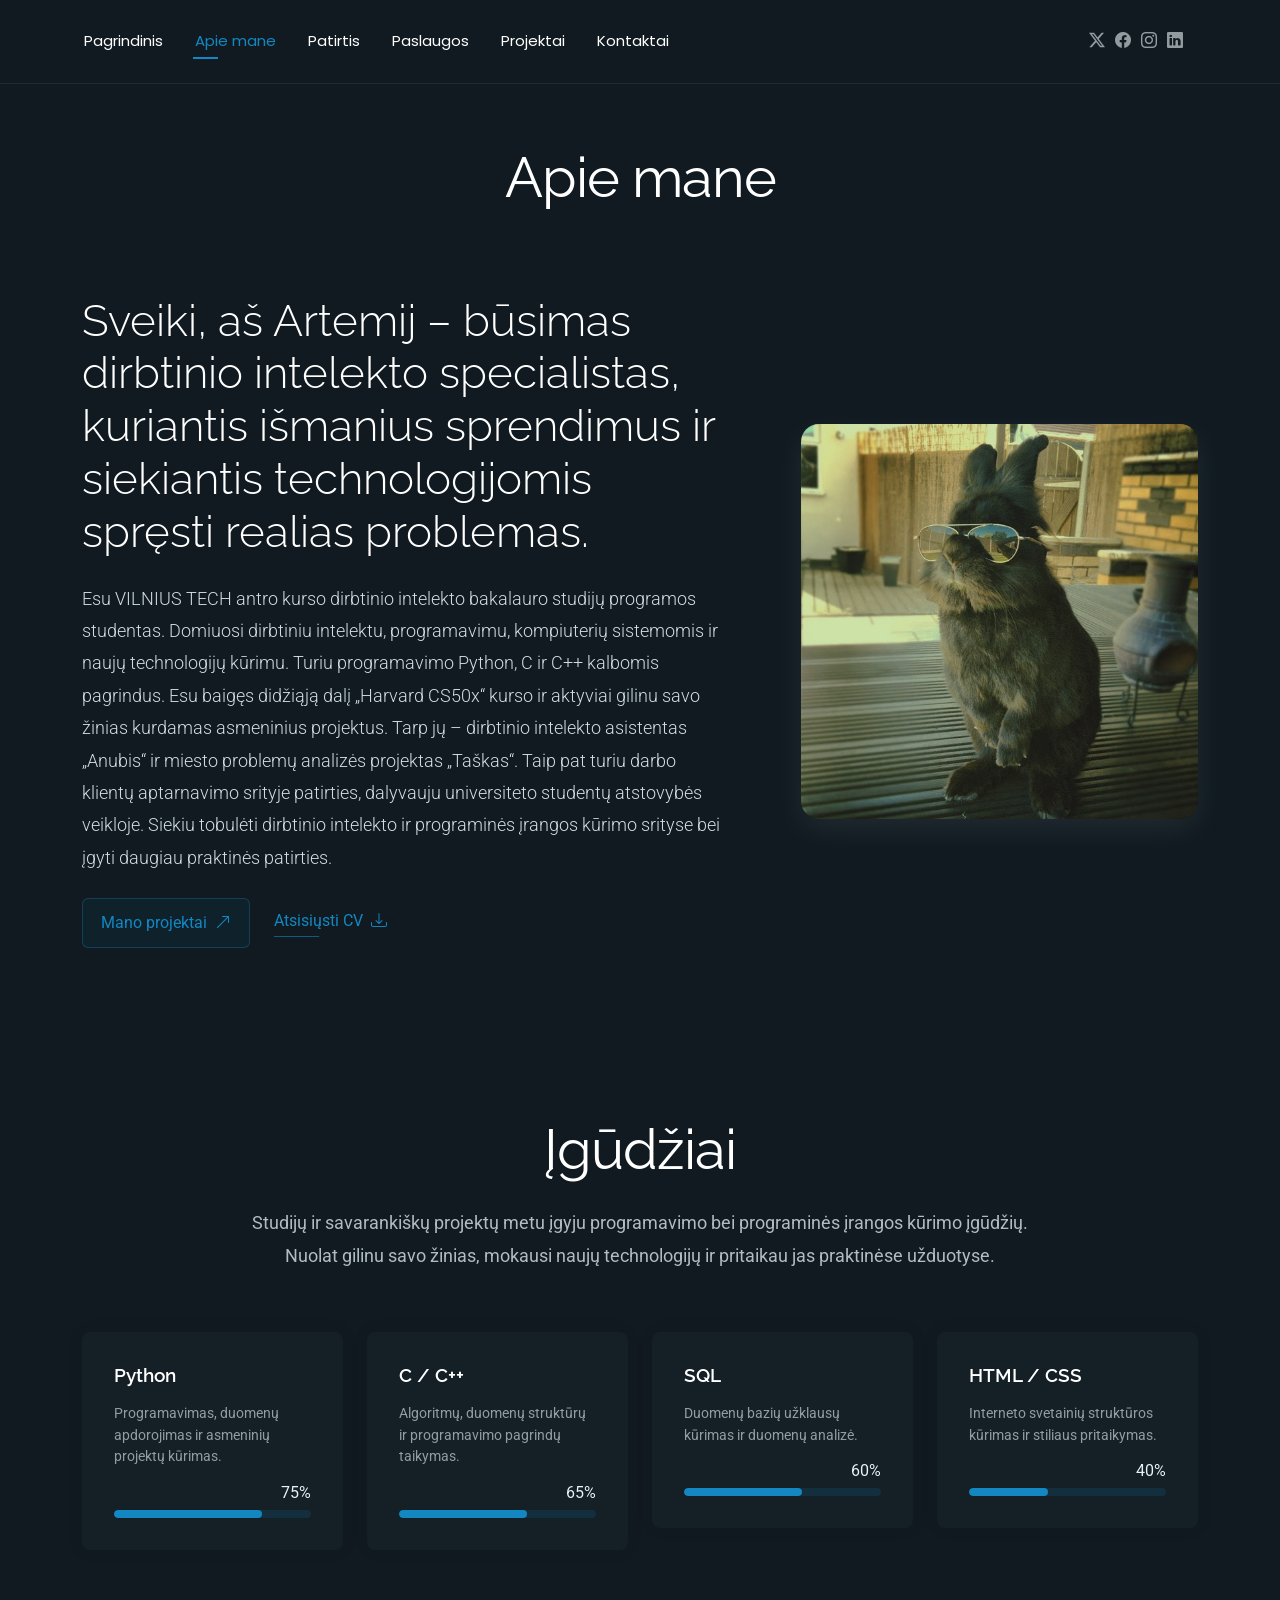
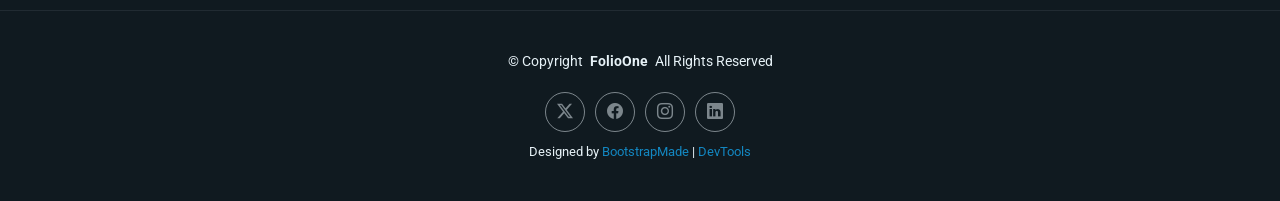
==== commit a63a0aa0: "Atnaujinta barai" ====
--- a/about.html
+++ b/about.html
@@ -1,12 +1,13 @@
 <!DOCTYPE html>
-<html lang="en">
+<html lang="lt">
 
 <head>
   <meta charset="utf-8">
   <meta content="width=device-width, initial-scale=1.0" name="viewport">
-  <title>About - FolioOne Bootstrap Template</title>
-  <meta name="description" content="">
+  <title>Apie mane</title>
+  <meta name="description" content="Artemij Aldakuškin CV puslapis">
   <meta name="keywords" content="">
+  <meta name="author" content="Artemij Aldakuškin">
 
   <!-- Favicons -->
   <link href="assets/img/icon.png" rel="icon">
@@ -133,7 +134,7 @@
               <p>Programavimas, duomenų apdorojimas ir asmeninių projektų kūrimas.</p>
               <span class="text-end d-block">75%</span>
               <div class="progress">
-                <div class="progress-bar" role="progressbar" aria-valuenow="90" aria-valuemin="0" aria-valuemax="100"></div>
+                <div class="progress-bar" role="progressbar" aria-valuenow="75" aria-valuemin="0" aria-valuemax="100"></div>
               </div>
             </div>
           </div>
@@ -144,7 +145,7 @@
               <p>Algoritmų, duomenų struktūrų ir programavimo pagrindų taikymas.</p>
               <span class="text-end d-block">65%</span>
               <div class="progress">
-                <div class="progress-bar" role="progressbar" aria-valuenow="95" aria-valuemin="0" aria-valuemax="100"></div>
+                <div class="progress-bar" role="progressbar" aria-valuenow="65" aria-valuemin="0" aria-valuemax="100"></div>
               </div>
             </div>
           </div>
@@ -155,7 +156,7 @@
               <p>Duomenų bazių užklausų kūrimas ir duomenų analizė.</p>
               <span class="text-end d-block">60%</span>
               <div class="progress">
-                <div class="progress-bar" role="progressbar" aria-valuenow="80" aria-valuemin="0" aria-valuemax="100"></div>
+                <div class="progress-bar" role="progressbar" aria-valuenow="60" aria-valuemin="0" aria-valuemax="100"></div>
               </div>
             </div>
           </div>
@@ -166,7 +167,7 @@
               <p>Interneto svetainių struktūros kūrimas ir stiliaus pritaikymas.</p>
               <span class="text-end d-block">40%</span>
               <div class="progress">
-                <div class="progress-bar" role="progressbar" aria-valuenow="55" aria-valuemin="0" aria-valuemax="100">
+                <div class="progress-bar" role="progressbar" aria-valuenow="40" aria-valuemin="0" aria-valuemax="100">
                 </div>
               </div>
             </div>
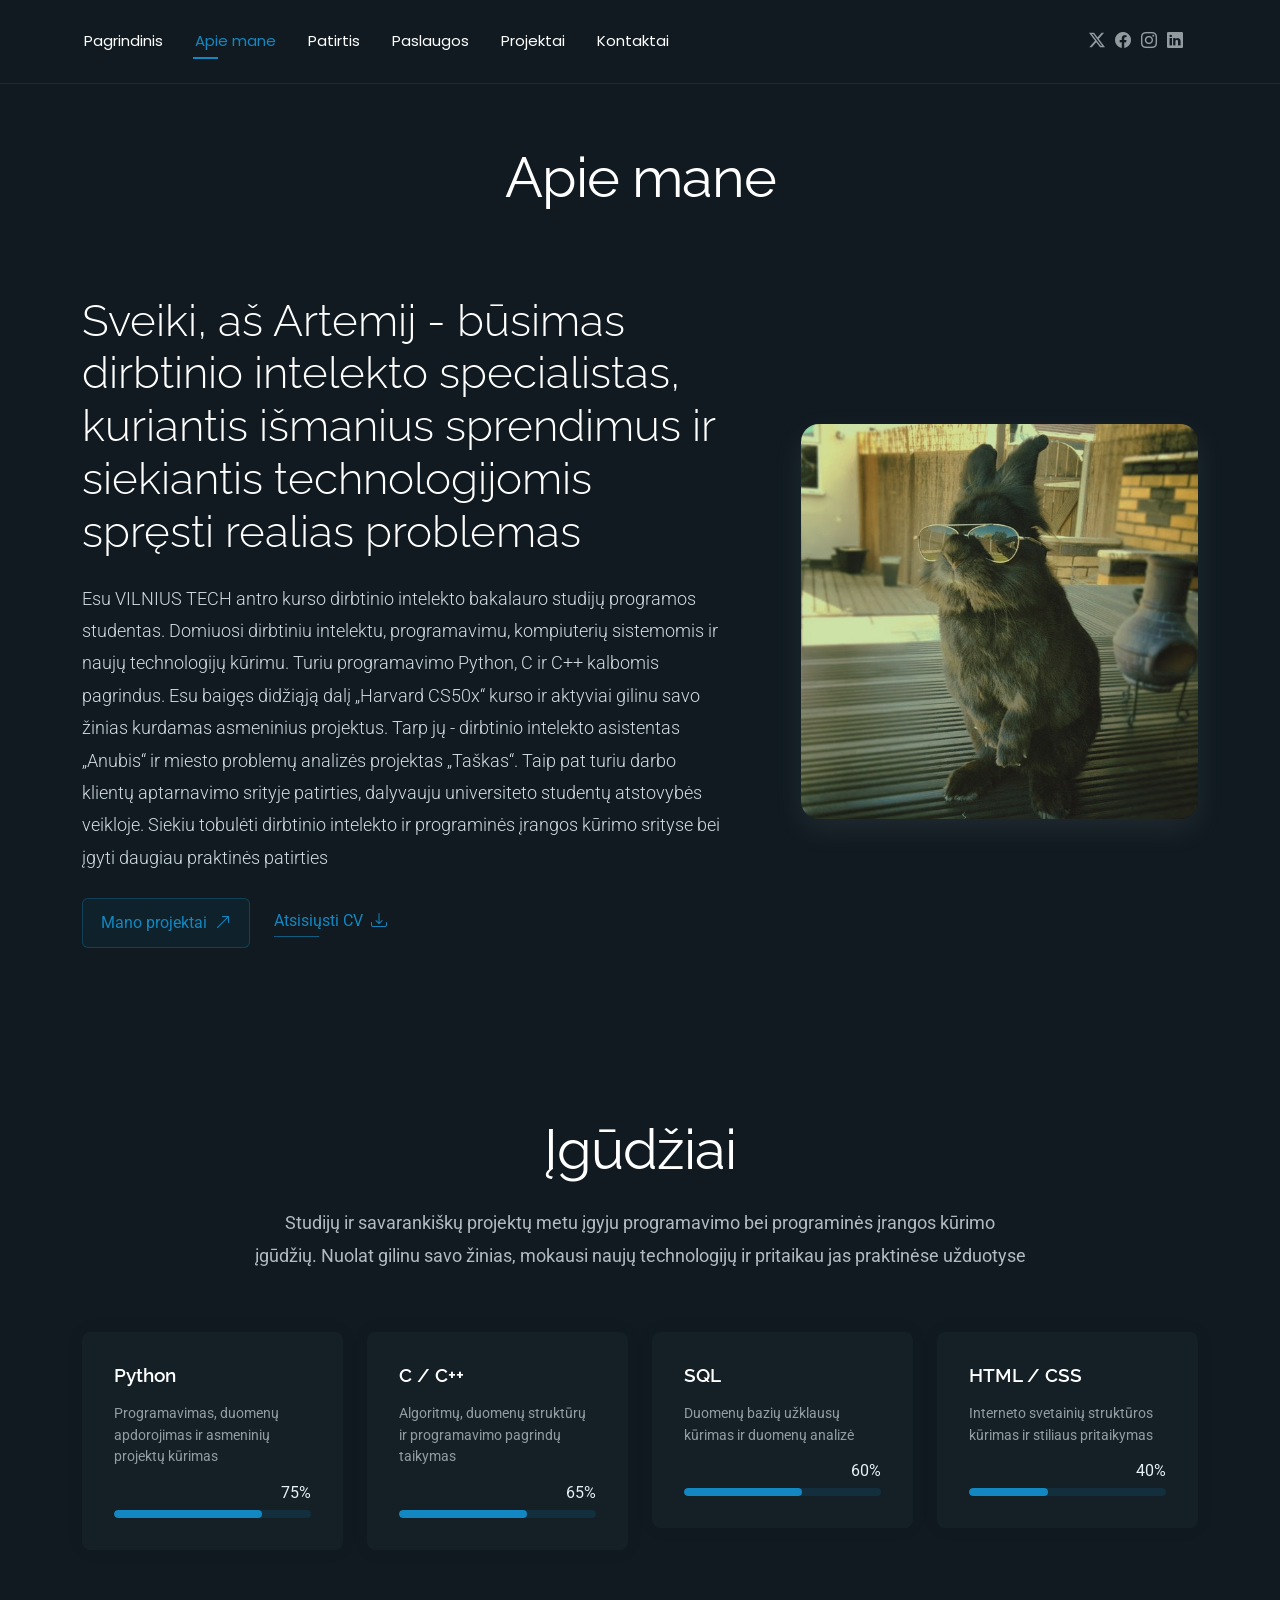
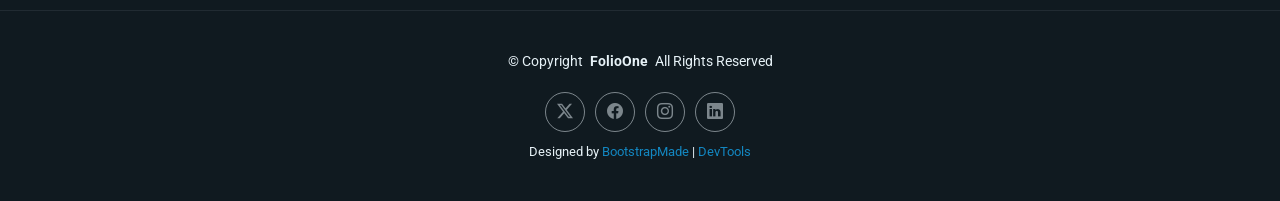
==== commit 3924886e: "Made 8 lab uzduotis" ====
--- a/about.html
+++ b/about.html
@@ -85,13 +85,13 @@
         <div class="row align-items-center justify-content-between gy-5 mb-5">
           <div class="col-lg-7" data-aos="fade-right" data-aos-delay="150">
             <div class="intro-content">
-              <h2 class="headline">Sveiki, aš Artemij – būsimas dirbtinio intelekto specialistas, kuriantis išmanius sprendimus ir siekiantis technologijomis spręsti realias problemas.</h2>
+              <h2 class="headline">Sveiki, aš Artemij - būsimas dirbtinio intelekto specialistas, kuriantis išmanius sprendimus ir siekiantis technologijomis spręsti realias problemas</h2>
               <p class="lead">
                 Esu VILNIUS TECH antro kurso dirbtinio intelekto bakalauro studijų programos studentas. Domiuosi dirbtiniu intelektu, programavimu, kompiuterių sistemomis ir naujų technologijų kūrimu.
 
-Turiu programavimo Python, C ir C++ kalbomis pagrindus. Esu baigęs didžiąją dalį „Harvard CS50x“ kurso ir aktyviai gilinu savo žinias kurdamas asmeninius projektus. Tarp jų – dirbtinio intelekto asistentas „Anubis“ ir miesto problemų analizės projektas „Taškas“.
-
-Taip pat turiu darbo klientų aptarnavimo srityje patirties, dalyvauju universiteto studentų atstovybės veikloje. Siekiu tobulėti dirbtinio intelekto ir programinės įrangos kūrimo srityse bei įgyti daugiau praktinės patirties.
+Turiu programavimo Python, C ir C++ kalbomis pagrindus. Esu baigęs didžiąją dalį „Harvard CS50x“ kurso ir aktyviai gilinu savo žinias kurdamas asmeninius projektus. Tarp jų - dirbtinio intelekto asistentas „Anubis“ ir miesto problemų analizės projektas „Taškas“.
+
+Taip pat turiu darbo klientų aptarnavimo srityje patirties, dalyvauju universiteto studentų atstovybės veikloje. Siekiu tobulėti dirbtinio intelekto ir programinės įrangos kūrimo srityse bei įgyti daugiau praktinės patirties
               </p>
 
               <div class="cta-group">
@@ -107,7 +107,7 @@
 
           <div class="col-lg-5" data-aos="zoom-in" data-aos-delay="250">
             <figure class="profile-figure text-center text-lg-end">
-              <img src="assets/img/profile.jpg" alt="Portrait of Alex" class="img-fluid profile-photo">
+              <img src="assets/img/profile.jpg" alt="Triušis su akiniais nuo saulės" class="img-fluid profile-photo">
             </figure>
           </div>
         </div>
@@ -121,7 +121,7 @@
       <!-- Section Title -->
       <div class="container section-title" data-aos="fade-up">
         <h2>Įgūdžiai</h2>
-        <p>Studijų ir savarankiškų projektų metu įgyju programavimo bei programinės įrangos kūrimo įgūdžių. Nuolat gilinu savo žinias, mokausi naujų technologijų ir pritaikau jas praktinėse užduotyse.</p>
+        <p>Studijų ir savarankiškų projektų metu įgyju programavimo bei programinės įrangos kūrimo įgūdžių. Nuolat gilinu savo žinias, mokausi naujų technologijų ir pritaikau jas praktinėse užduotyse</p>
       </div><!-- End Section Title -->
 
       <div class="container" data-aos="fade-up" data-aos-delay="100">
@@ -131,7 +131,7 @@
           <div class="col-md-6 col-lg-3" data-aos="fade-up" data-aos-delay="100">
             <div class="skill-box">
               <h3>Python</h3>
-              <p>Programavimas, duomenų apdorojimas ir asmeninių projektų kūrimas.</p>
+              <p>Programavimas, duomenų apdorojimas ir asmeninių projektų kūrimas</p>
               <span class="text-end d-block">75%</span>
               <div class="progress">
                 <div class="progress-bar" role="progressbar" aria-valuenow="75" aria-valuemin="0" aria-valuemax="100"></div>
@@ -142,7 +142,7 @@
           <div class="col-md-6 col-lg-3" data-aos="fade-up" data-aos-delay="200">
             <div class="skill-box">
               <h3>C / C++</h3>
-              <p>Algoritmų, duomenų struktūrų ir programavimo pagrindų taikymas.</p>
+              <p>Algoritmų, duomenų struktūrų ir programavimo pagrindų taikymas</p>
               <span class="text-end d-block">65%</span>
               <div class="progress">
                 <div class="progress-bar" role="progressbar" aria-valuenow="65" aria-valuemin="0" aria-valuemax="100"></div>
@@ -153,7 +153,7 @@
           <div class="col-md-6 col-lg-3" data-aos="fade-up" data-aos-delay="300">
             <div class="skill-box">
               <h3>SQL</h3>
-              <p>Duomenų bazių užklausų kūrimas ir duomenų analizė.</p>
+              <p>Duomenų bazių užklausų kūrimas ir duomenų analizė</p>
               <span class="text-end d-block">60%</span>
               <div class="progress">
                 <div class="progress-bar" role="progressbar" aria-valuenow="60" aria-valuemin="0" aria-valuemax="100"></div>
@@ -164,7 +164,7 @@
           <div class="col-md-6 col-lg-3" data-aos="fade-up" data-aos-delay="400">
             <div class="skill-box">
               <h3>HTML / CSS</h3>
-              <p>Interneto svetainių struktūros kūrimas ir stiliaus pritaikymas.</p>
+              <p>Interneto svetainių struktūros kūrimas ir stiliaus pritaikymas</p>
               <span class="text-end d-block">40%</span>
               <div class="progress">
                 <div class="progress-bar" role="progressbar" aria-valuenow="40" aria-valuemin="0" aria-valuemax="100">
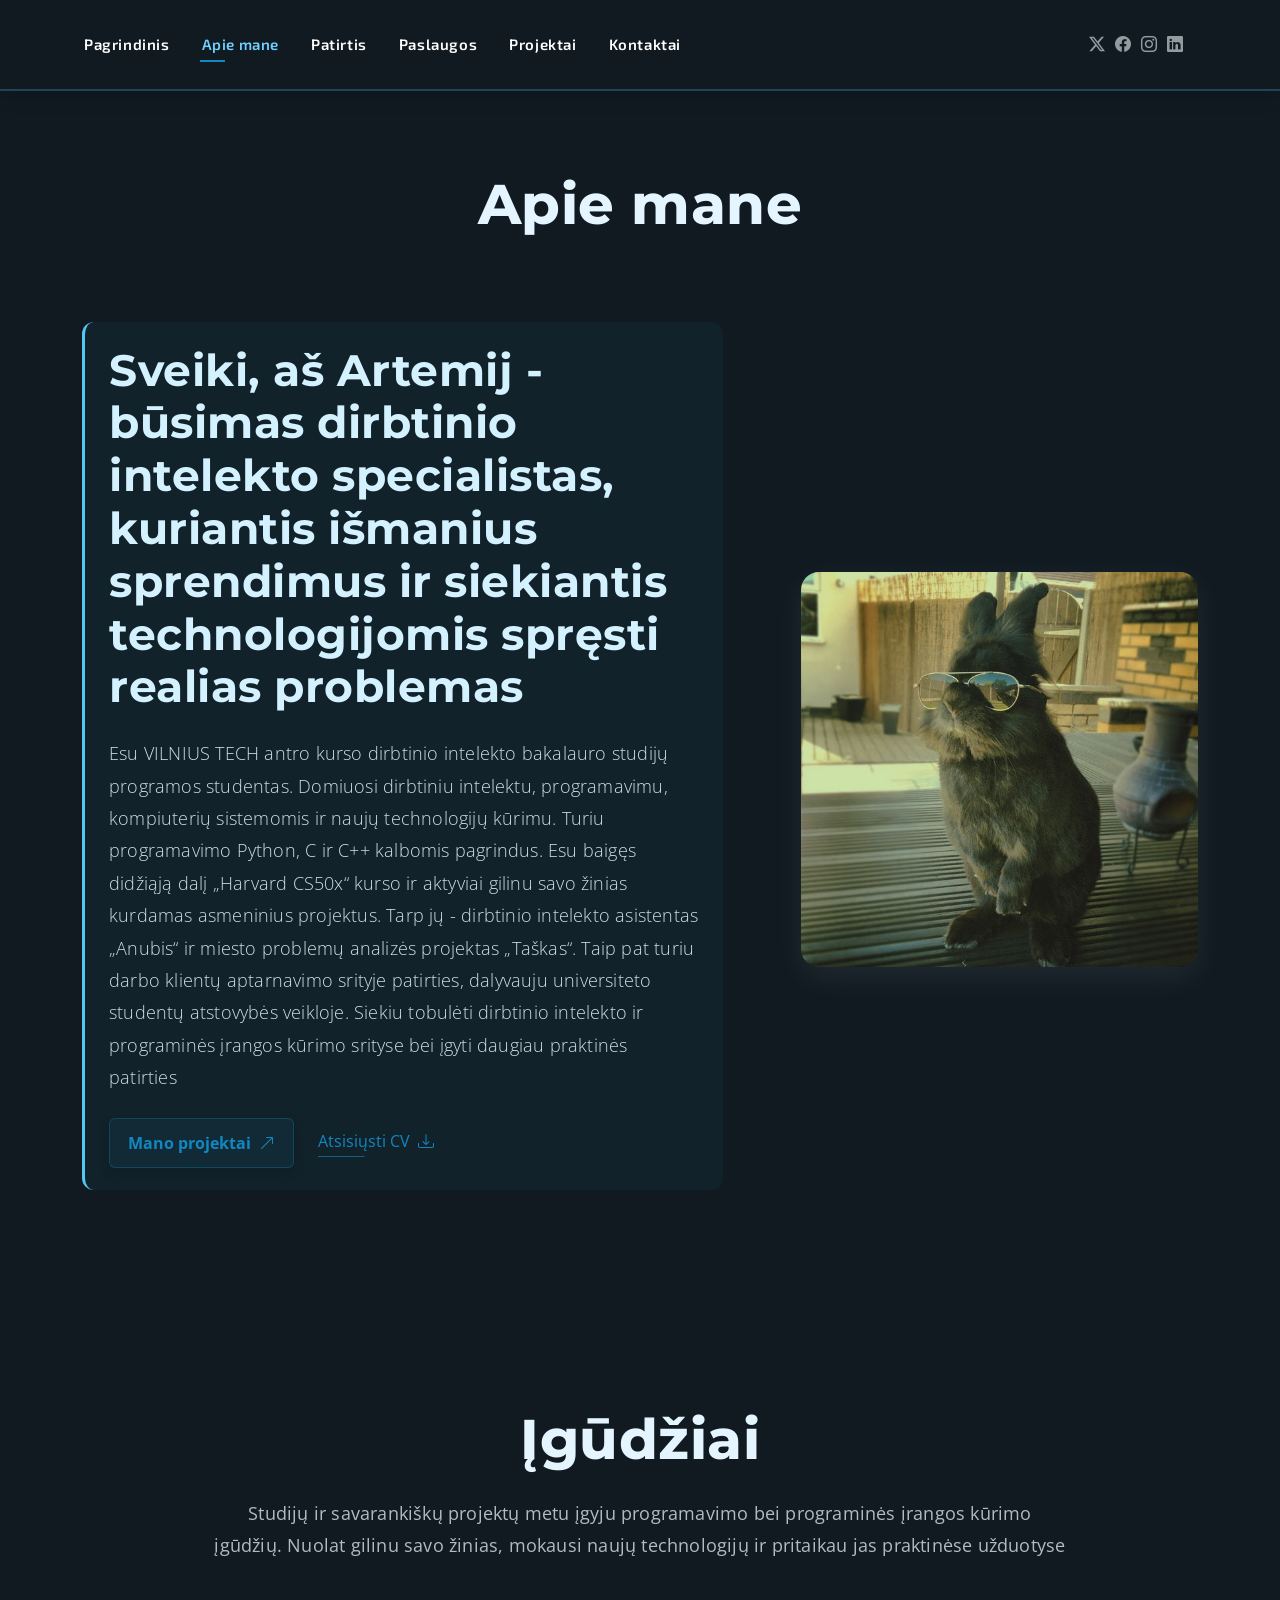
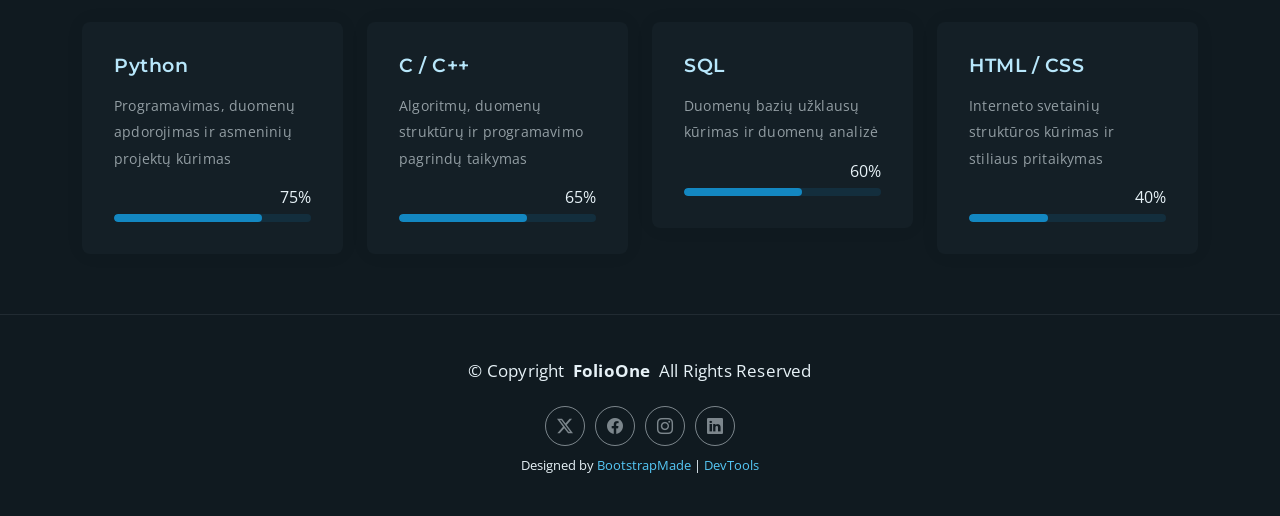
==== commit 61dd7e3e: "Ld_9" ====
--- a/about.html
+++ b/about.html
@@ -17,6 +17,7 @@
   <link href="https://fonts.googleapis.com" rel="preconnect">
   <link href="https://fonts.gstatic.com" rel="preconnect" crossorigin>
   <link href="https://fonts.googleapis.com/css2?family=Roboto:ital,wght@0,100;0,300;0,400;0,500;0,700;0,900;1,100;1,300;1,400;1,500;1,700;1,900&family=Poppins:ital,wght@0,100;0,200;0,300;0,400;0,500;0,600;0,700;0,800;0,900;1,100;1,200;1,300;1,400;1,500;1,600;1,700;1,800;1,900&family=Raleway:ital,wght@0,100;0,200;0,300;0,400;0,500;0,600;0,700;0,800;0,900;1,100;1,200;1,300;1,400;1,500;1,600;1,700;1,800;1,900&display=swap" rel="stylesheet">
+  <link href="https://fonts.googleapis.com/css2?family=Open+Sans:wght@300;400;500;600;700;800&family=Montserrat:wght@300;400;500;600;700;800&family=Exo+2:wght@300;400;500;600;700;800&display=swap" rel="stylesheet">
 
   <!-- Vendor CSS Files -->
   <link href="assets/vendor/bootstrap/css/bootstrap.min.css" rel="stylesheet">
@@ -27,7 +28,7 @@
 
   <!-- Main CSS File -->
   <link href="assets/css/main.css" rel="stylesheet">
-
+  <link href="assets/css/custom.css" rel="stylesheet">
   <!-- =======================================================
   * Template Name: FolioOne
   * Template URL: https://bootstrapmade.com/folioone-bootstrap-portfolio-website-template/
--- a/assets/css/custom.css
+++ b/assets/css/custom.css
@@ -0,0 +1,421 @@
+/* 2. TYPOGRAPHY — different fonts from the original template */
+:root {
+  --default-font: "Open Sans", sans-serif;
+  --heading-font: "Montserrat", sans-serif;
+  --nav-font: "Exo 2", sans-serif;
+  --custom-blue: #55c7f5;
+  --custom-blue-light: #b8e7fb;
+  --custom-border: rgba(85, 199, 245, 0.28);
+}
+
+body {
+  font-family: var(--default-font);
+}
+
+h1, h2, h3, h4, h5, h6 {
+  font-family: var(--heading-font);
+  font-weight: 600;
+  letter-spacing: 0.5px;
+  color: var(--custom-blue-light);
+}
+
+h1 { font-size: 2.8rem; }
+h2 { font-size: 2.2rem; }
+h3 { font-size: 1.75rem; }
+h4 { font-size: 1.4rem; }
+h5 { font-size: 1.15rem; }
+h6 { font-size: 1rem; }
+
+p {
+  font-size: 1.05rem;
+  line-height: 1.85;
+  letter-spacing: 0.2px;
+}
+
+/* The template uses more specific selectors; customize those too. */
+.hero .hero-content h1 {
+  font-size: clamp(2.25rem, 4vw, 3.65rem);
+  font-weight: 800;
+  letter-spacing: 0.6px;
+  color: #f4fbff;
+}
+
+.hero .hero-content h2 {
+  font-size: 1.55rem;
+  font-weight: 500;
+  color: #d2ebf7;
+}
+
+.hero .hero-content p {
+  font-size: 1.2rem;
+  line-height: 1.9;
+  margin-bottom: 2rem;
+  letter-spacing: 0.5px;
+  color: #c5e3f0;
+}
+
+.section-title h2,
+.page-title .heading h1 {
+  font-family: var(--heading-font);
+  font-weight: 750;
+  letter-spacing: 0.5px;
+  color: #e4f5ff;
+}
+
+/* 3. LINKS AND BUTTONS, including :hover and :active */
+a {
+  color: var(--custom-blue);
+  text-decoration: none;
+  transition: color 0.25s ease, text-decoration-color 0.25s ease;
+}
+
+a:hover {
+  color: #d4f2ff;
+  text-decoration: underline;
+  text-underline-offset: 4px;
+}
+
+a:focus-visible,
+button:focus-visible,
+.btn:focus-visible {
+  outline: 2px solid #97e2ff;
+  outline-offset: 3px;
+}
+
+.hero .hero-actions .btn {
+  padding: 14px 35px;
+  border-radius: 12px;
+  font-weight: 700;
+  letter-spacing: 0.3px;
+  transition: transform 0.25s ease, background-color 0.25s ease;
+}
+
+.hero .hero-actions .btn.btn-primary {
+  background: #147fb5;
+  border-color: #55c7f5;
+  color: #ffffff;
+}
+
+.hero .hero-actions .btn.btn-primary:hover {
+  background: #08618f;
+  border-color: #9adfff;
+  color: #ffffff;
+  transform: scale(1.05);
+  text-decoration: none;
+}
+
+.hero .hero-actions .btn.btn-primary:active {
+  transform: scale(0.95);
+  background: #05496f;
+}
+
+.hero .hero-actions .btn.btn-outline {
+  background: rgba(85, 199, 245, 0.08);
+  color: #a9e3ff;
+  border-color: #55c7f5;
+}
+
+.hero .hero-actions .btn.btn-outline:hover {
+  background: rgba(85, 199, 245, 0.2);
+  color: #ffffff;
+  border-color: #a9e3ff;
+  transform: scale(1.05);
+  text-decoration: none;
+}
+
+.hero .hero-actions .btn.btn-outline:active {
+  transform: scale(0.95);
+  background: rgba(85, 199, 245, 0.3);
+}
+
+/* Buttons on the other CV pages */
+.about .btn-ghost,
+.portfolio .btn-primary,
+.contact .contact-form .btn {
+  border-radius: 12px;
+  font-weight: 700;
+  box-shadow: 0 4px 12px rgba(0, 0, 0, 0.15);
+  transition: transform 0.25s ease, box-shadow 0.25s ease;
+}
+
+.about .btn-ghost:hover,
+.portfolio .btn-primary:hover,
+.contact .contact-form .btn:hover {
+  transform: translateY(-3px);
+  box-shadow: 0 9px 24px rgba(85, 199, 245, 0.22);
+  text-decoration: none;
+}
+
+.about .btn-ghost:active,
+.portfolio .btn-primary:active,
+.contact .contact-form .btn:active {
+  transform: scale(0.95);
+}
+
+/* 4. SECTION SPACING — About / Experience / Projects */
+.about {
+  padding: 80px 0;
+}
+.resume {
+  padding: 75px 0;
+}
+.portfolio {
+  padding: 85px 0;
+}
+
+.about .intro-content {
+  margin-bottom: 28px;
+  padding: 22px 24px;
+  border-left: 3px solid var(--custom-blue);
+  border-radius: 12px;
+  background: rgba(85, 199, 245, 0.045);
+}
+
+.about .skill-item {
+  margin-bottom: 16px;
+  padding: 28px;
+  border: 1px solid var(--custom-border);
+  border-radius: 16px;
+  box-shadow: 0 7px 22px rgba(0, 0, 0, 0.22);
+}
+
+.about .skill-item:hover {
+  box-shadow: 0 12px 28px rgba(41, 159, 217, 0.2);
+}
+
+.resume .resume-item {
+  margin-bottom: 3.5rem;
+  padding: 24px 28px;
+  border: 1px solid var(--custom-border);
+  border-radius: 16px;
+  background: var(--surface-color);
+  box-shadow: 0 8px 25px rgba(0, 0, 0, 0.2);
+}
+
+.resume .resume-item .resume-content {
+  padding-left: 1.75rem;
+}
+
+.portfolio .portfolio-card {
+  margin-bottom: 38px;
+  border: 1px solid var(--custom-border);
+  border-radius: 18px;
+  box-shadow: 0 9px 26px rgba(0, 0, 0, 0.25);
+}
+
+.portfolio .portfolio-card .portfolio-info {
+  padding: 26px;
+}
+
+.portfolio .portfolio-card:hover {
+  box-shadow: 0 16px 35px rgba(31, 154, 211, 0.24);
+}
+
+/* More specific heading overrides from the original stylesheet */
+.about .intro-content .headline,
+.resume .resume-item .resume-title,
+.portfolio .portfolio-card .portfolio-info h4 {
+  font-family: var(--heading-font);
+  font-weight: 700;
+  color: #d4f1ff;
+}
+
+/* 5. TWO ADDITIONAL COMPONENTS — 3+ modified CSS properties each */
+/* Component 1: navigation menu */
+.header {
+  border-bottom: 2px solid rgba(85, 199, 245, 0.25);
+  box-shadow: 0 4px 18px rgba(0, 0, 0, 0.17);
+  padding: 18px 0;
+}
+
+.navmenu a,
+.navmenu a:focus {
+  font-family: var(--nav-font);
+  font-weight: 600;
+  letter-spacing: 0.6px;
+}
+
+.navmenu a:hover,
+.navmenu .active {
+  color: #70d1ff;
+  text-decoration: none;
+}
+
+/* Component 2: scroll-to-top button */
+.scroll-top {
+  width: 52px;
+  height: 52px;
+  border-radius: 14px;
+  border: 2px solid #87dcff;
+  background: #14628d;
+  box-shadow: 0 5px 16px rgba(0, 0, 0, 0.35);
+}
+
+.scroll-top:hover {
+  background: #228fc8;
+  transform: translateY(-4px);
+  text-decoration: none;
+}
+
+/* Accessibility — preserve text contrast and mobile layout */
+@media (max-width: 767px) {
+  .about, .resume, .portfolio { padding: 60px 0; }
+  .about .intro-content { padding: 18px; }
+  .resume .resume-item { padding: 18px; }
+  .hero .hero-content p { font-size: 1.05rem; line-height: 1.75; }
+  .hero .hero-actions .btn { padding: 12px 22px; }
+}
+
+/* ============================================================
+   LD9 OPTIONAL TASK (4 points)
+   Styles for lists/table created during LD8.
+   ============================================================ */
+
+/* Ordered and unordered lists: custom pseudo-element markers */
+main ol:not(.breadcrumb),
+main ul.custom-list,
+main .about ul,
+main .resume ul {
+  padding-left: 0;
+  list-style: none;
+}
+
+main ol:not(.breadcrumb) {
+  counter-reset: cv-list;
+}
+
+main ol:not(.breadcrumb) > li {
+  counter-increment: cv-list;
+  position: relative;
+  padding: 7px 0 7px 38px;
+}
+
+main ol:not(.breadcrumb) > li::before {
+  content: counter(cv-list) ".";
+  position: absolute;
+  left: 0;
+  color: #7ad6ff;
+  font-weight: 800;
+}
+
+main ul.custom-list > li,
+main .about ul > li,
+main .resume ul > li {
+  position: relative;
+  padding: 7px 0 7px 28px;
+}
+
+main ul.custom-list > li::before,
+main .about ul > li::before,
+main .resume ul > li::before {
+  content: "◆";
+  position: absolute;
+  left: 0;
+  color: #65cfff;
+  font-size: 0.7rem;
+  top: 12px;
+}
+
+/* Nested lists get a distinct style */
+main ol ol,
+main ol ul,
+main ul.custom-list ul,
+main ul.custom-list ol,
+main .about ul ul,
+main .resume ul ul {
+  margin: 10px 0 8px 10px;
+  padding: 8px 0 8px 14px;
+  border-left: 2px dashed #55c7f5;
+  background: rgba(85, 199, 245, 0.045);
+  border-radius: 6px;
+}
+
+main ol ol { counter-reset: cv-list; }
+
+main ul.custom-list ul > li::before,
+main .about ul ul > li::before,
+main .resume ul ul > li::before {
+  content: "○";
+  top: 7px;
+  font-size: 1rem;
+}
+
+/* Avoid counter/marker styling interfering with the navigation. */
+
+/* Table: header, zebra rows, hover, same cell padding and centered text */
+main table {
+  width: 100%;
+  border-collapse: collapse;
+  border: 1px solid var(--custom-border);
+  border-radius: 10px;
+  overflow: hidden;
+}
+
+main table thead th {
+  background: #17628b;
+  color: #ffffff;
+  font-weight: 700;
+  letter-spacing: 0.4px;
+}
+
+main table th,
+main table td {
+  padding: 14px;
+  text-align: center;
+  vertical-align: middle;
+  border: 1px solid rgba(130, 204, 241, 0.16);
+}
+
+main table tbody tr:nth-child(even) {
+  background-color: rgba(85, 199, 245, 0.11);
+}
+
+main table tbody tr:nth-child(odd) {
+  background-color: rgba(255, 255, 255, 0.025);
+}
+
+main table tbody tr:hover {
+  background-color: rgba(85, 199, 245, 0.22);
+}
+
+.services ul:not(.navmenu ul) {
+  list-style: none;
+  padding-left: 0;
+}
+
+.services ul > li {
+  position: relative;
+  padding: 7px 0 7px 28px;
+}
+
+.services ul > li::before {
+  content: "◆";
+  position: absolute;
+  left: 0;
+  color: #65cfff;
+}
+
+.services ul ul {
+  margin: 10px 0 8px 10px;
+  padding: 8px 0 8px 20px;
+  border-left: 2px dashed #55c7f5;
+  background: rgba(85, 199, 245, 0.045);
+}
+
+.services ul ul > li::before {
+  content: "@";
+}
+
+.services table tr:first-child th {
+  background: #17628b;
+  color: white;
+  font-weight: 700;
+}
+
+.services table tr:nth-child(even) {
+  background: rgba(85, 199, 245, 0.11);
+}
+
+.services table tr:hover {
+  background: rgba(85, 199, 245, 0.22);
+}
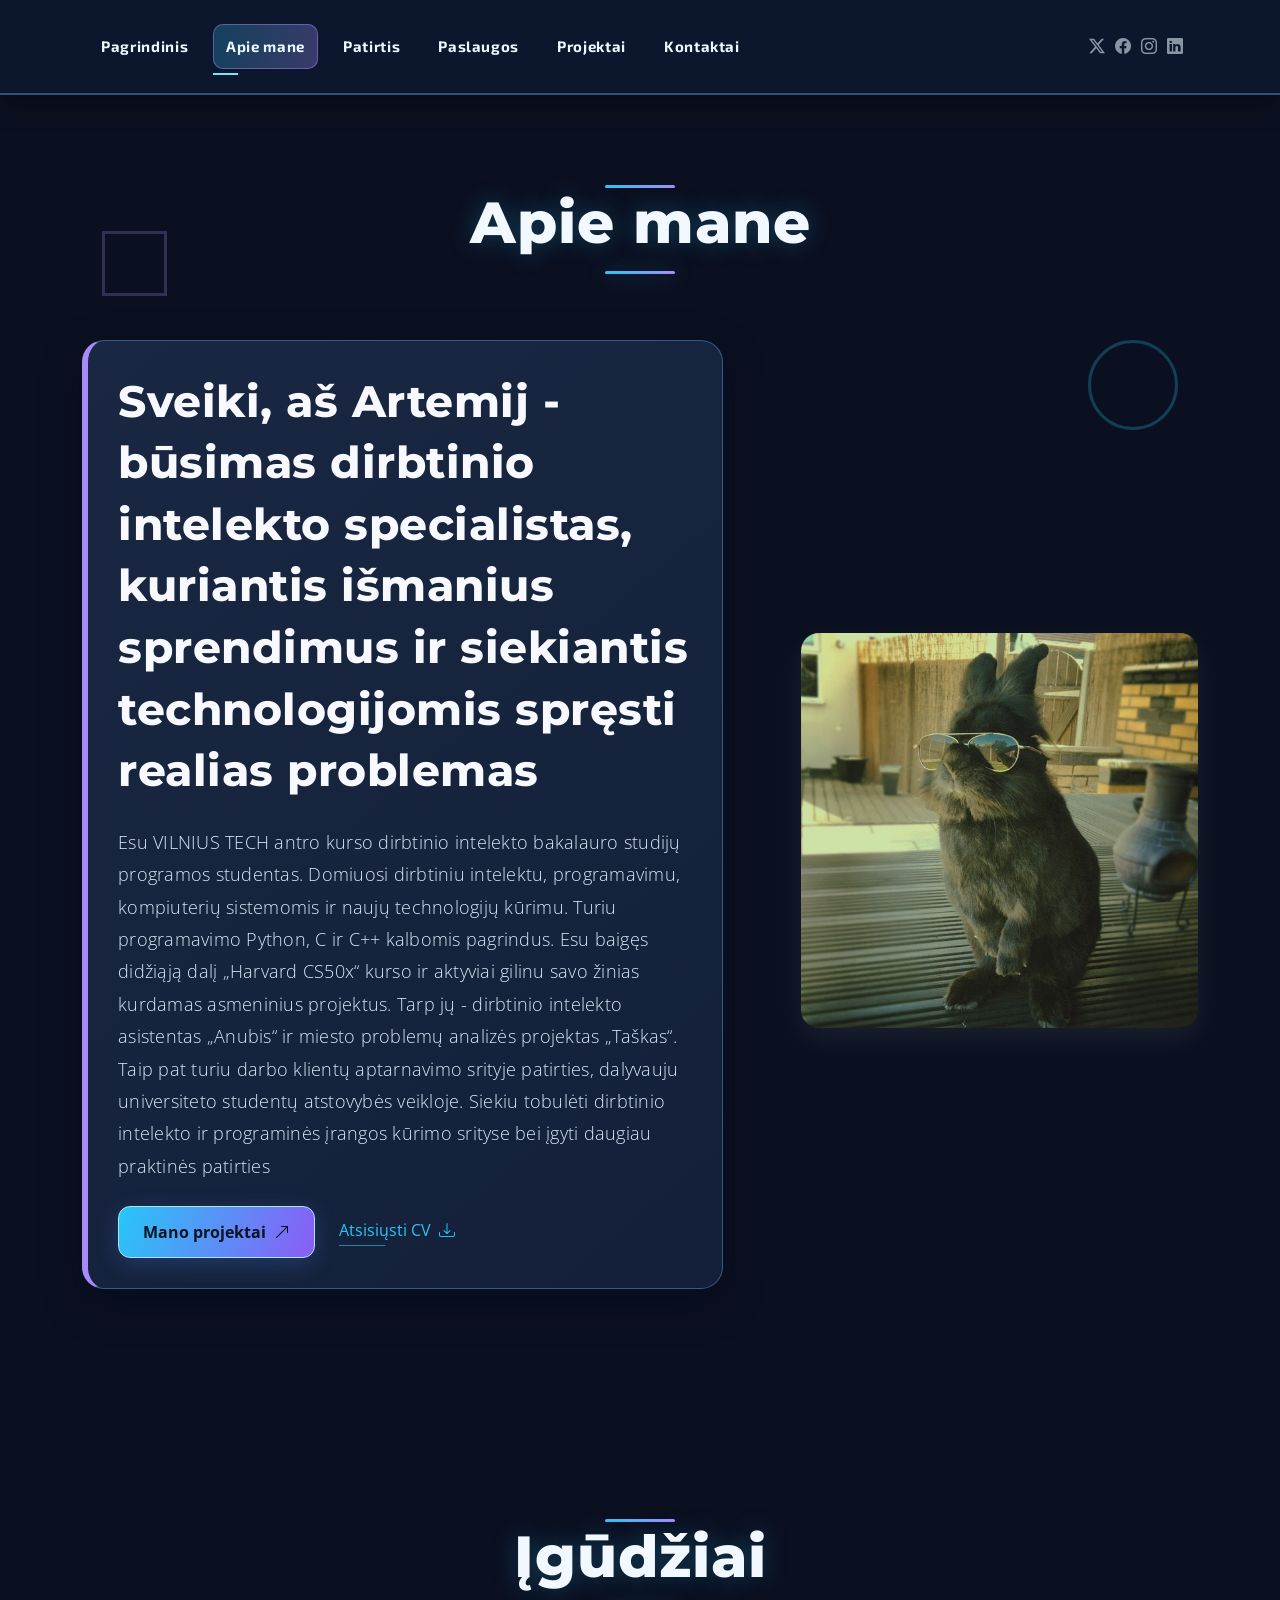
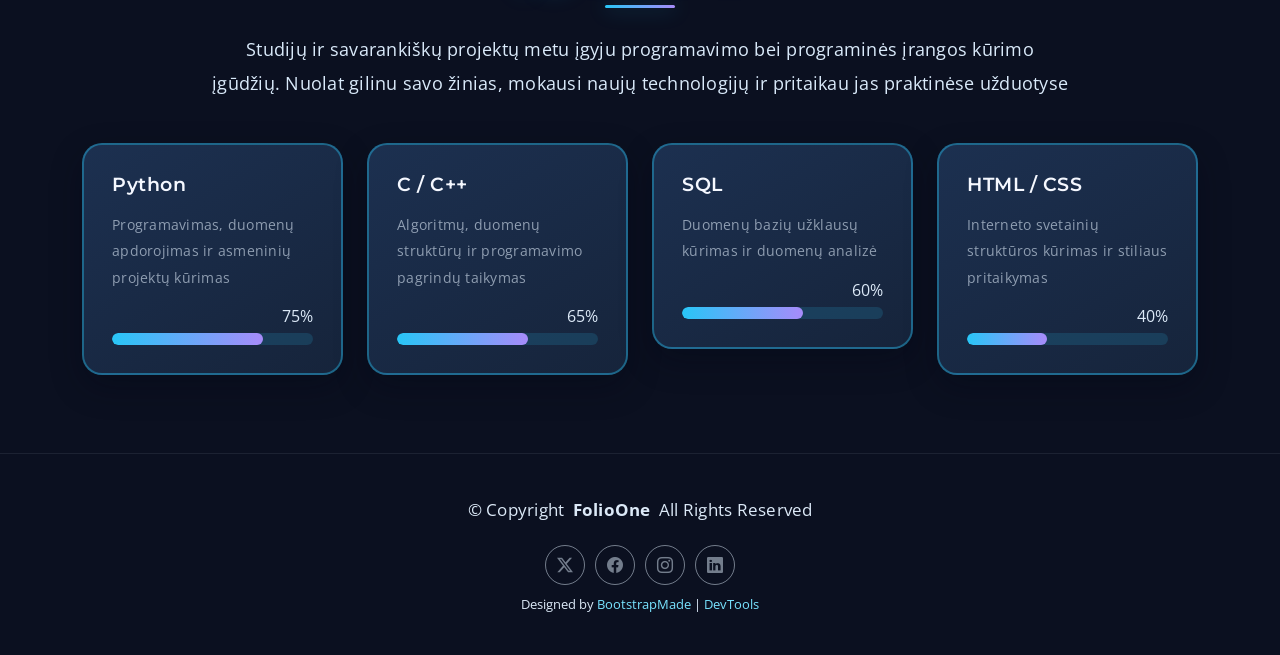
==== commit 91adfb1c: "LD10: CSS animations and decorative effects" ====
--- a/about.html
+++ b/about.html
@@ -74,7 +74,8 @@
 
     <!-- About Section -->
     <section id="about" class="about section">
-
+      <div class="floating-shape shape-circle" aria-hidden="true"></div>
+      <div class="floating-shape shape-diamond" aria-hidden="true"></div>
       <!-- Section Title -->
       <div class="container section-title" data-aos="fade-up">
         <h2>Apie mane</h2>
--- a/assets/css/custom.css
+++ b/assets/css/custom.css
@@ -1,421 +1,557 @@
-/* 2. TYPOGRAPHY — different fonts from the original template */
+/* 1–2. New typography and deliberately different dark tech palette */
 :root {
   --default-font: "Open Sans", sans-serif;
   --heading-font: "Montserrat", sans-serif;
   --nav-font: "Exo 2", sans-serif;
-  --custom-blue: #55c7f5;
-  --custom-blue-light: #b8e7fb;
-  --custom-border: rgba(85, 199, 245, 0.28);
+  --background-color: #0b1020;
+  --default-color: #dce9f7;
+  --heading-color: #f5f8ff;
+  --accent-color: #28c6f7;
+  --surface-color: #17253d;
+  --contrast-color: #071424;
+  --nav-color: #edf7ff;
+  --nav-hover-color: #78e3ff;
+  --custom-violet: #a78bfa;
+  --custom-border: rgba(93, 183, 255, .38);
+}
+
+/* Theme variables also apply inside template sections with preset classes. */
+.light-background {
+  --background-color: #101b32;
+  --surface-color: #1c304a;
+}
+.dark-background {
+  --background-color: #080e1c;
+  --surface-color: #17253d;
+  --default-color: #ecf5ff;
 }
 
 body {
   font-family: var(--default-font);
+  background: #0b1020;
+  color: var(--default-color);
 }
 
 h1, h2, h3, h4, h5, h6 {
   font-family: var(--heading-font);
-  font-weight: 600;
-  letter-spacing: 0.5px;
-  color: var(--custom-blue-light);
-}
-
-h1 { font-size: 2.8rem; }
-h2 { font-size: 2.2rem; }
-h3 { font-size: 1.75rem; }
+  font-weight: 700;
+  letter-spacing: .5px;
+  color: #f5f8ff;
+}
+h1 { font-size: 3.2rem; }
+h2 { font-size: 2.5rem; }
+h3 { font-size: 1.9rem; }
 h4 { font-size: 1.4rem; }
 h5 { font-size: 1.15rem; }
 h6 { font-size: 1rem; }
-
-p {
-  font-size: 1.05rem;
-  line-height: 1.85;
-  letter-spacing: 0.2px;
-}
-
-/* The template uses more specific selectors; customize those too. */
+p { font-size: 1.05rem; line-height: 1.85; letter-spacing: .25px; }
+
+/* Section titles — gradient headings are striking but readable. */
+.section-title { padding-bottom: 42px; }
+.section-title h2, .page-title .heading h1 {
+  font-family: var(--heading-font);
+  font-size: clamp(2.25rem, 4.5vw, 3.65rem);
+  font-weight: 800;
+  letter-spacing: 1px;
+  color: #f2f8ff;
+  text-shadow: 0 0 25px rgba(40, 198, 247, .26);
+}
+.section-title h2::after {
+  content: "";
+  display: block;
+  width: 90px;
+  height: 5px;
+  margin: 20px auto 0;
+  border-radius: 30px;
+  background: linear-gradient(90deg, #28c6f7, #a78bfa);
+  box-shadow: 0 0 20px rgba(40, 198, 247, .4);
+}
+.section-title p { color: #daeafa; line-height: 1.9; }
+
+.hero { background: radial-gradient(ellipse at 80% 35%, #192c55 0%, #0b1020 66%); }
 .hero .hero-content h1 {
-  font-size: clamp(2.25rem, 4vw, 3.65rem);
+  font-size: clamp(2.4rem, 5vw, 4.1rem);
   font-weight: 800;
-  letter-spacing: 0.6px;
-  color: #f4fbff;
-}
-
-.hero .hero-content h2 {
-  font-size: 1.55rem;
-  font-weight: 500;
-  color: #d2ebf7;
-}
-
+  letter-spacing: -.8px;
+  line-height: 1.17;
+  color: #ffffff;
+}
+.hero .hero-content h1 .highlight {
+  color: #a78bfa;
+  text-shadow: 0 0 20px rgba(167, 139, 250, .4);
+}
+.hero .hero-content h1 .highlight::after {
+  height: 5px;
+  background: linear-gradient(90deg, #28c6f7, #a78bfa);
+}
+.hero .hero-content h2 { font-size: 1.75rem; font-weight: 600; color: #dceaff; }
+.hero .hero-content h2 .typed { color: #78e3ff; }
 .hero .hero-content p {
   font-size: 1.2rem;
   line-height: 1.9;
+  letter-spacing: .35px;
+  color: #d9e8f7;
   margin-bottom: 2rem;
-  letter-spacing: 0.5px;
-  color: #c5e3f0;
-}
-
-.section-title h2,
-.page-title .heading h1 {
-  font-family: var(--heading-font);
-  font-weight: 750;
-  letter-spacing: 0.5px;
-  color: #e4f5ff;
-}
-
-/* 3. LINKS AND BUTTONS, including :hover and :active */
-a {
-  color: var(--custom-blue);
+}
+.hero .hero-image .image-wrapper img {
+  border: 3px solid rgba(40, 198, 247, .58);
+  border-radius: 30px;
+  box-shadow: 0 0 0 9px rgba(40, 198, 247, .07), 0 18px 55px rgba(40, 198, 247, .20);
+}
+.hero .hero-image .floating-elements .floating-card {
+  background: #213356;
+  border: 1px solid rgba(167, 139, 250, .65);
+  border-radius: 18px;
+  box-shadow: 0 8px 24px rgba(24, 15, 58, .38);
+}
+
+/* 3. Links + real hover/active styles for both hero buttons */
+a { color: #78e3ff; text-decoration: none; transition: color .25s ease, background .25s ease; }
+a:hover { color: #e3d7ff; text-decoration: underline; text-underline-offset: 5px; }
+a:focus-visible, button:focus-visible, .btn:focus-visible {
+  outline: 3px solid #a78bfa;
+  outline-offset: 4px;
+}
+.hero .hero-actions .btn {
+  padding: 15px 34px;
+  border-radius: 13px;
+  border-width: 2px;
+  font-weight: 800;
+  letter-spacing: .45px;
+  box-shadow: 0 8px 24px rgba(13, 22, 55, .34);
+  transition: transform .2s ease, box-shadow .2s ease, background .2s ease;
+}
+.hero .hero-actions .btn.btn-primary {
+  color: #091327;
+  background: linear-gradient(115deg, #37d8f9, #a78bfa);
+  border-color: #a0eaff;
+}
+.hero .hero-actions .btn.btn-primary:hover {
+  color: #091327;
+  background: linear-gradient(115deg, #8af1ff, #c2afff);
+  border-color: #d2faff;
+  transform: scale(1.06) translateY(-3px);
+  box-shadow: 0 12px 30px rgba(91, 159, 255, .4);
   text-decoration: none;
-  transition: color 0.25s ease, text-decoration-color 0.25s ease;
-}
-
-a:hover {
-  color: #d4f2ff;
-  text-decoration: underline;
-  text-underline-offset: 4px;
-}
-
-a:focus-visible,
-button:focus-visible,
-.btn:focus-visible {
-  outline: 2px solid #97e2ff;
-  outline-offset: 3px;
-}
-
-.hero .hero-actions .btn {
-  padding: 14px 35px;
-  border-radius: 12px;
-  font-weight: 700;
-  letter-spacing: 0.3px;
-  transition: transform 0.25s ease, background-color 0.25s ease;
-}
-
-.hero .hero-actions .btn.btn-primary {
-  background: #147fb5;
-  border-color: #55c7f5;
-  color: #ffffff;
-}
-
-.hero .hero-actions .btn.btn-primary:hover {
-  background: #08618f;
-  border-color: #9adfff;
-  color: #ffffff;
-  transform: scale(1.05);
+}
+.hero .hero-actions .btn.btn-primary:active {
+  transform: scale(.95);
+  background: #83cfff;
+}
+.hero .hero-actions .btn.btn-outline {
+  color: #d8f5ff;
+  background: rgba(40, 198, 247, .08);
+  border-color: #4bddff;
+}
+.hero .hero-actions .btn.btn-outline:hover {
+  color: #fff;
+  background: rgba(167, 139, 250, .24);
+  border-color: #c4b0ff;
+  transform: scale(1.06) translateY(-3px);
+  box-shadow: 0 12px 30px rgba(167, 139, 250, .3);
   text-decoration: none;
 }
-
-.hero .hero-actions .btn.btn-primary:active {
-  transform: scale(0.95);
-  background: #05496f;
-}
-
-.hero .hero-actions .btn.btn-outline {
-  background: rgba(85, 199, 245, 0.08);
-  color: #a9e3ff;
-  border-color: #55c7f5;
-}
-
-.hero .hero-actions .btn.btn-outline:hover {
-  background: rgba(85, 199, 245, 0.2);
-  color: #ffffff;
-  border-color: #a9e3ff;
-  transform: scale(1.05);
-  text-decoration: none;
-}
-
 .hero .hero-actions .btn.btn-outline:active {
-  transform: scale(0.95);
-  background: rgba(85, 199, 245, 0.3);
-}
-
-/* Buttons on the other CV pages */
-.about .btn-ghost,
+  transform: scale(.95);
+  background: rgba(167, 139, 250, .35);
+}
+.about .intro-content .cta-group .btn-ghost,
 .portfolio .btn-primary,
 .contact .contact-form .btn {
   border-radius: 12px;
+  padding: 13px 24px;
   font-weight: 700;
-  box-shadow: 0 4px 12px rgba(0, 0, 0, 0.15);
-  transition: transform 0.25s ease, box-shadow 0.25s ease;
-}
-
-.about .btn-ghost:hover,
+  background: linear-gradient(110deg, #28c6f7, #8b5cf6);
+  color: #081324;
+  border: 1px solid #a3eaff;
+  box-shadow: 0 6px 22px rgba(80, 135, 247, .24);
+  transition: transform .2s ease, box-shadow .2s ease;
+}
+.about .intro-content .cta-group .btn-ghost:hover,
 .portfolio .btn-primary:hover,
 .contact .contact-form .btn:hover {
-  transform: translateY(-3px);
-  box-shadow: 0 9px 24px rgba(85, 199, 245, 0.22);
+  background: linear-gradient(110deg, #8af1ff, #c8b8ff);
+  color: #071424;
+  transform: translateY(-4px);
+  box-shadow: 0 12px 26px rgba(80, 135, 247, .4);
   text-decoration: none;
 }
-
-.about .btn-ghost:active,
+.about .intro-content .cta-group .btn-ghost:active,
 .portfolio .btn-primary:active,
-.contact .contact-form .btn:active {
-  transform: scale(0.95);
-}
-
-/* 4. SECTION SPACING — About / Experience / Projects */
-.about {
-  padding: 80px 0;
-}
-.resume {
-  padding: 75px 0;
-}
-.portfolio {
-  padding: 85px 0;
-}
-
+.contact .contact-form .btn:active { transform: scale(.95); }
+
+/* 4. About / experience / projects: spacing, borders, shadows, distinct panels */
+.about { padding: 90px 0; }
+.resume { padding: 88px 0; }
+.portfolio { padding: 92px 0; }
 .about .intro-content {
-  margin-bottom: 28px;
-  padding: 22px 24px;
-  border-left: 3px solid var(--custom-blue);
-  border-radius: 12px;
-  background: rgba(85, 199, 245, 0.045);
-}
-
-.about .skill-item {
-  margin-bottom: 16px;
+  margin-bottom: 32px;
+  padding: 30px;
+  border: 1px solid var(--custom-border);
+  border-left: 6px solid #a78bfa;
+  border-radius: 22px;
+  background: linear-gradient(140deg, #192742, #142039);
+  box-shadow: 0 14px 40px rgba(1, 8, 22, .35);
+}
+.about .intro-content .headline {
+  color: #f7f9ff;
+  font-weight: 750;
+  line-height: 1.4;
+}
+.about .intro-content .lead { color: #d9e8f7; }
+.about .skill-item, .skills .skill-box {
+  margin-bottom: 18px;
   padding: 28px;
-  border: 1px solid var(--custom-border);
-  border-radius: 16px;
-  box-shadow: 0 7px 22px rgba(0, 0, 0, 0.22);
-}
-
-.about .skill-item:hover {
-  box-shadow: 0 12px 28px rgba(41, 159, 217, 0.2);
-}
-
+  background: linear-gradient(150deg, #1c3050, #16243b);
+  border: 2px solid rgba(40, 198, 247, .4);
+  border-radius: 20px;
+  box-shadow: 0 12px 32px rgba(0, 5, 19, .3);
+}
+.about .skill-item:hover, .skills .skill-box:hover {
+  transform: translateY(-5px);
+  border-color: #a78bfa;
+  box-shadow: 0 18px 36px rgba(107, 87, 246, .28);
+}
+.skills .skill-box .progress { height: 12px; border-radius: 30px; }
+.skills .skill-box .progress .progress-bar { background: linear-gradient(90deg, #28c6f7, #a78bfa); }
 .resume .resume-item {
   margin-bottom: 3.5rem;
-  padding: 24px 28px;
-  border: 1px solid var(--custom-border);
+  padding: 30px;
+  border: 2px solid rgba(167, 139, 250, .38);
+  border-radius: 22px;
+  background: linear-gradient(145deg, #1b2b49, #121e35);
+  box-shadow: 0 14px 32px rgba(0, 5, 19, .35);
+}
+.resume .resume-item .resume-title { color: #aeeaff; font-weight: 800; }
+.resume .resume-item .resume-content { padding-left: 1.8rem; }
+.resume .skill-item .progress { height: 13px; }
+.resume .skill-item .progress .progress-bar { background: linear-gradient(90deg, #28c6f7, #a78bfa); }
+.portfolio .portfolio-card {
+  margin-bottom: 36px;
+  background: #1a2b48;
+  border: 2px solid rgba(40, 198, 247, .4);
+  border-radius: 22px;
+  box-shadow: 0 12px 30px rgba(0, 6, 20, .33);
+}
+.portfolio .portfolio-card .portfolio-info { padding: 28px; }
+.portfolio .portfolio-card .portfolio-info h4 { color: #e9f5ff; font-weight: 800; }
+.portfolio .portfolio-card:hover {
+  transform: translateY(-8px);
+  border-color: #b99cff;
+  box-shadow: 0 18px 42px rgba(116, 91, 237, .3);
+}
+.portfolio .portfolio-filters li {
+  border: 1px solid #5286b2;
+  border-radius: 10px;
+  background: #1c3552;
+  color: #c9f1ff;
+  padding: 11px 22px;
+}
+.portfolio .portfolio-filters li:hover, .portfolio .portfolio-filters li.filter-active {
+  background: #845de5;
+  color: #fff;
+  border-color: #ccb7ff;
+}
+
+/* 5. Additional component A: nav — changed padding, background, border, shape, shadow */
+.header {
+  padding: 18px 0;
+  background: rgba(13, 24, 46, .97);
+  border-bottom: 2px solid #354f79;
+  box-shadow: 0 10px 25px rgba(0, 0, 0, .3);
+}
+.navmenu a, .navmenu a:focus {
+  font-family: var(--nav-font);
+  font-weight: 700;
+  letter-spacing: .65px;
+  border-radius: 10px;
+  transition: background .2s, color .2s;
+}
+@media (min-width: 1200px) {
+  .navmenu > ul > li { padding: 6px 6px; }
+  .navmenu > ul > li > a { padding: 11px 13px; }
+  .navmenu > ul > li > a:hover,
+  .navmenu > ul > li > a.active {
+    background: linear-gradient(110deg, rgba(40, 198, 247, .24), rgba(167, 139, 250, .30));
+    color: #e8f8ff;
+    box-shadow: inset 0 0 0 1px rgba(167, 139, 250, .45);
+    text-decoration: none;
+  }
+}
+/* Additional component B: scroll-to-top — 5 properties changed */
+.scroll-top {
+  width: 56px;
+  height: 56px;
   border-radius: 16px;
-  background: var(--surface-color);
-  box-shadow: 0 8px 25px rgba(0, 0, 0, 0.2);
-}
-
-.resume .resume-item .resume-content {
-  padding-left: 1.75rem;
-}
-
-.portfolio .portfolio-card {
-  margin-bottom: 38px;
-  border: 1px solid var(--custom-border);
-  border-radius: 18px;
-  box-shadow: 0 9px 26px rgba(0, 0, 0, 0.25);
-}
-
-.portfolio .portfolio-card .portfolio-info {
-  padding: 26px;
-}
-
-.portfolio .portfolio-card:hover {
-  box-shadow: 0 16px 35px rgba(31, 154, 211, 0.24);
-}
-
-/* More specific heading overrides from the original stylesheet */
-.about .intro-content .headline,
-.resume .resume-item .resume-title,
-.portfolio .portfolio-card .portfolio-info h4 {
-  font-family: var(--heading-font);
-  font-weight: 700;
-  color: #d4f1ff;
-}
-
-/* 5. TWO ADDITIONAL COMPONENTS — 3+ modified CSS properties each */
-/* Component 1: navigation menu */
-.header {
-  border-bottom: 2px solid rgba(85, 199, 245, 0.25);
-  box-shadow: 0 4px 18px rgba(0, 0, 0, 0.17);
-  padding: 18px 0;
-}
-
-.navmenu a,
-.navmenu a:focus {
-  font-family: var(--nav-font);
-  font-weight: 600;
-  letter-spacing: 0.6px;
-}
-
-.navmenu a:hover,
-.navmenu .active {
-  color: #70d1ff;
+  border: 2px solid #8be7ff;
+  background: linear-gradient(135deg, #087ea8, #7352c6);
+  box-shadow: 0 8px 25px rgba(68, 133, 234, .4);
+}
+.scroll-top:hover {
+  background: linear-gradient(135deg, #1caee0, #9c78f0);
+  transform: translateY(-5px);
   text-decoration: none;
 }
-
-/* Component 2: scroll-to-top button */
-.scroll-top {
-  width: 52px;
-  height: 52px;
-  border-radius: 14px;
-  border: 2px solid #87dcff;
-  background: #14628d;
-  box-shadow: 0 5px 16px rgba(0, 0, 0, 0.35);
-}
-
-.scroll-top:hover {
-  background: #228fc8;
-  transform: translateY(-4px);
-  text-decoration: none;
-}
-
-/* Accessibility — preserve text contrast and mobile layout */
-@media (max-width: 767px) {
-  .about, .resume, .portfolio { padding: 60px 0; }
-  .about .intro-content { padding: 18px; }
-  .resume .resume-item { padding: 18px; }
-  .hero .hero-content p { font-size: 1.05rem; line-height: 1.75; }
-  .hero .hero-actions .btn { padding: 12px 22px; }
-}
-
-/* ============================================================
-   LD9 OPTIONAL TASK (4 points)
-   Styles for lists/table created during LD8.
-   ============================================================ */
-
-/* Ordered and unordered lists: custom pseudo-element markers */
-main ol:not(.breadcrumb),
-main ul.custom-list,
-main .about ul,
-main .resume ul {
-  padding-left: 0;
-  list-style: none;
-}
-
-main ol:not(.breadcrumb) {
-  counter-reset: cv-list;
-}
-
-main ol:not(.breadcrumb) > li {
-  counter-increment: cv-list;
-  position: relative;
-  padding: 7px 0 7px 38px;
-}
-
-main ol:not(.breadcrumb) > li::before {
-  content: counter(cv-list) ".";
-  position: absolute;
-  left: 0;
-  color: #7ad6ff;
-  font-weight: 800;
-}
-
-main ul.custom-list > li,
-main .about ul > li,
-main .resume ul > li {
-  position: relative;
-  padding: 7px 0 7px 28px;
-}
-
-main ul.custom-list > li::before,
-main .about ul > li::before,
-main .resume ul > li::before {
-  content: "◆";
-  position: absolute;
-  left: 0;
-  color: #65cfff;
-  font-size: 0.7rem;
-  top: 12px;
-}
-
-/* Nested lists get a distinct style */
-main ol ol,
-main ol ul,
-main ul.custom-list ul,
-main ul.custom-list ol,
-main .about ul ul,
-main .resume ul ul {
-  margin: 10px 0 8px 10px;
-  padding: 8px 0 8px 14px;
-  border-left: 2px dashed #55c7f5;
-  background: rgba(85, 199, 245, 0.045);
-  border-radius: 6px;
-}
-
-main ol ol { counter-reset: cv-list; }
-
-main ul.custom-list ul > li::before,
-main .about ul ul > li::before,
-main .resume ul ul > li::before {
-  content: "○";
-  top: 7px;
-  font-size: 1rem;
-}
-
-/* Avoid counter/marker styling interfering with the navigation. */
-
-/* Table: header, zebra rows, hover, same cell padding and centered text */
-main table {
-  width: 100%;
-  border-collapse: collapse;
-  border: 1px solid var(--custom-border);
-  border-radius: 10px;
-  overflow: hidden;
-}
-
-main table thead th {
-  background: #17628b;
-  color: #ffffff;
-  font-weight: 700;
-  letter-spacing: 0.4px;
-}
-
-main table th,
-main table td {
-  padding: 14px;
-  text-align: center;
-  vertical-align: middle;
-  border: 1px solid rgba(130, 204, 241, 0.16);
-}
-
-main table tbody tr:nth-child(even) {
-  background-color: rgba(85, 199, 245, 0.11);
-}
-
-main table tbody tr:nth-child(odd) {
-  background-color: rgba(255, 255, 255, 0.025);
-}
-
-main table tbody tr:hover {
-  background-color: rgba(85, 199, 245, 0.22);
-}
-
-.services ul:not(.navmenu ul) {
+.scroll-top i { color: #fff; }
+
+/* 6. LD8 OPTIONAL: ordered, unordered and nested lists (services.html) */
+.services ul:not(.portfolio-filters), .services ol {
   list-style: none;
   padding-left: 0;
-}
-
+  margin: 12px 0 24px;
+}
+.services ol { counter-reset: cv-step; }
+.services ol > li {
+  position: relative;
+  counter-increment: cv-step;
+  padding: 13px 16px 13px 56px;
+  margin-bottom: 8px;
+  border-radius: 12px;
+  background: #1b3050;
+  border: 1px solid rgba(40, 198, 247, .25);
+}
+.services ol > li::before {
+  content: counter(cv-step);
+  position: absolute;
+  left: 14px;
+  top: 10px;
+  width: 28px;
+  height: 28px;
+  border-radius: 8px;
+  background: #28c6f7;
+  color: #091327;
+  display: grid;
+  place-items: center;
+  font-weight: 800;
+}
 .services ul > li {
   position: relative;
-  padding: 7px 0 7px 28px;
-}
-
+  padding: 10px 12px 10px 36px;
+}
 .services ul > li::before {
   content: "◆";
   position: absolute;
-  left: 0;
-  color: #65cfff;
-}
-
+  left: 9px;
+  top: 10px;
+  color: #66dfff;
+}
 .services ul ul {
-  margin: 10px 0 8px 10px;
-  padding: 8px 0 8px 20px;
-  border-left: 2px dashed #55c7f5;
-  background: rgba(85, 199, 245, 0.045);
-}
-
-.services ul ul > li::before {
-  content: "@";
-}
-
+  margin: 8px 0 4px 0;
+  padding: 5px 8px 5px 14px;
+  border-left: 3px dashed #a78bfa;
+  border-radius: 8px;
+  background: rgba(167, 139, 250, .12);
+}
+.services ul ul > li { padding-left: 30px; color: #dbcfff; }
+.services ul ul > li::before { content: "○"; color: #d4baff; }
+
+/* LD8 OPTIONAL: service-price table, including its real header markup (first tr, no thead) */
+.services table {
+  width: 100%;
+  border-collapse: separate;
+  border-spacing: 0;
+  border: 2px solid #5475ab;
+  border-radius: 16px;
+  overflow: hidden;
+  margin: 18px 0 34px;
+  background: #15263f;
+  box-shadow: 0 12px 28px rgba(0, 0, 0, .28);
+}
+.services table th, .services table td {
+  padding: 16px;
+  text-align: center;
+  vertical-align: middle;
+  border-bottom: 1px solid rgba(114, 184, 235, .22);
+}
 .services table tr:first-child th {
-  background: #17628b;
-  color: white;
-  font-weight: 700;
-}
-
-.services table tr:nth-child(even) {
-  background: rgba(85, 199, 245, 0.11);
-}
-
-.services table tr:hover {
-  background: rgba(85, 199, 245, 0.22);
+  color: #fff;
+  font-weight: 800;
+  background: linear-gradient(110deg, #14648d, #6844aa);
+}
+.services table tr:nth-child(even) { background: rgba(40, 198, 247, .12); }
+.services table tr:nth-child(odd):not(:first-child) { background: rgba(167, 139, 250, .06); }
+.services table tr:hover:not(:first-child) { background: rgba(167, 139, 250, .24); }
+.services table tr:last-child td { border-bottom: none; }
+
+/* Small screens, with adequate spacing and contrast */
+@media (max-width: 767px) {
+  .about, .resume, .portfolio { padding: 65px 0; }
+  .about .intro-content, .resume .resume-item { padding: 19px; }
+  .hero .hero-content p { font-size: 1.05rem; line-height: 1.75; }
+  .hero .hero-actions .btn { padding: 13px 22px; }
+  .services table th, .services table td { padding: 9px 6px; font-size: .84rem; }
+}
+@media (prefers-reduced-motion: reduce) {
+  .hero .hero-actions .btn, .portfolio .portfolio-card, .scroll-top { transition: none; }
+}
+@keyframes socialWiggle {
+  0% {
+    transform: rotate(0deg);
+    opacity: 1;
+  }
+
+  30% {
+    transform: rotate(15deg);
+    opacity: 1;
+  }
+
+  60% {
+    transform: rotate(-15deg);
+    opacity: 0.5;
+  }
+
+  100% {
+    transform: rotate(0deg);
+    opacity: 1;
+  }
+}
+
+.hero .social-links a:hover {
+  animation: socialWiggle 1s 1;
+}
+
+.custom-spinner {
+  width: 40px;
+  height: 40px;
+  border-width: 4px;
+  border-color: #28c6f7;
+  border-style: solid;
+  border-top-color: transparent;
+  border-radius: 50%;
+  margin: 20px auto;
+  animation: spinnerRotate 1s infinite;
+}
+
+@keyframes spinnerRotate {
+  0% {
+    transform: rotate(0deg);
+    opacity: 1;
+  }
+  100% {
+    transform: rotate(360deg);
+    opacity: 1;
+  }
+}
+
+.section-title h2 {
+  position: relative;
+}
+
+.section-title h2::before {
+  content: "";
+  display: block;
+  width: 70px;
+  height: 3px;
+  margin-top: 0px;
+  margin-left: 153px;
+  background: linear-gradient(90deg, #28c6f7, #a78bfa);
+  border-radius: 3px;
+  animation: linePulse 1s infinite;
+}
+
+.section-title h2::after {
+  content: "";
+  display: block;
+  width: 70px;
+  height: 3px;
+  margin: 14px auto 0;
+  background: linear-gradient(90deg, #28c6f7, #a78bfa);
+  border-radius: 3px;
+  animation: linePulse 1s infinite;
+}
+
+@keyframes linePulse {
+  0% {
+    transform: scaleX(1);
+  }
+
+  50% {
+    transform: scaleX(1.5);
+  }
+
+  100% {
+    transform: scaleX(1);
+  }
+}
+
+.services {
+background: linear-gradient(
+  120deg,
+  #080e20,
+  #244578,
+  #39245e,
+  #080e20
+);
+  background-size: 300% 300%;
+  animation: gradientMove 12s ease infinite;
+}
+
+@keyframes gradientMove {
+  0% {
+    background-position: 0% 50%;
+  }
+
+  50% {
+    background-position: 100% 50%;
+  }
+
+  100% {
+    background-position: 0% 50%;
+  }
+}
+
+.section-title h2::before,
+.section-title h2::after {
+  display: block;
+  margin-left: auto;
+  margin-right: auto;
+}
+
+.about {
+  position: relative;
+  overflow: hidden;
+}
+
+.floating-shape {
+  position: absolute;
+  pointer-events: none;
+  opacity: 0.25;
+  z-index: 0;
+}
+
+.shape-circle {
+  width: 90px;
+  height: 90px;
+  border: 3px solid #28c6f7;
+  border-radius: 50%;
+  top: 18%;
+  right: 8%;
+  animation: circleFloat 5s ease-in-out infinite;
+}
+
+.shape-diamond {
+  width: 65px;
+  height: 65px;
+  border: 3px solid #a78bfa;
+  top: 10%;
+  left: 8%;
+  animation: diamondFloat 7s ease-in-out infinite;
+}
+
+@keyframes circleFloat {
+  0%, 100% {
+    transform: translateY(0);
+  }
+  50% {
+    transform: translateY(-25px);
+  }
+}
+
+@keyframes diamondFloat {
+  0%, 100% {
+    transform: translateY(0) rotate(45deg);
+  }
+  50% {
+    transform: translateY(20px) rotate(135deg);
+  }
 }
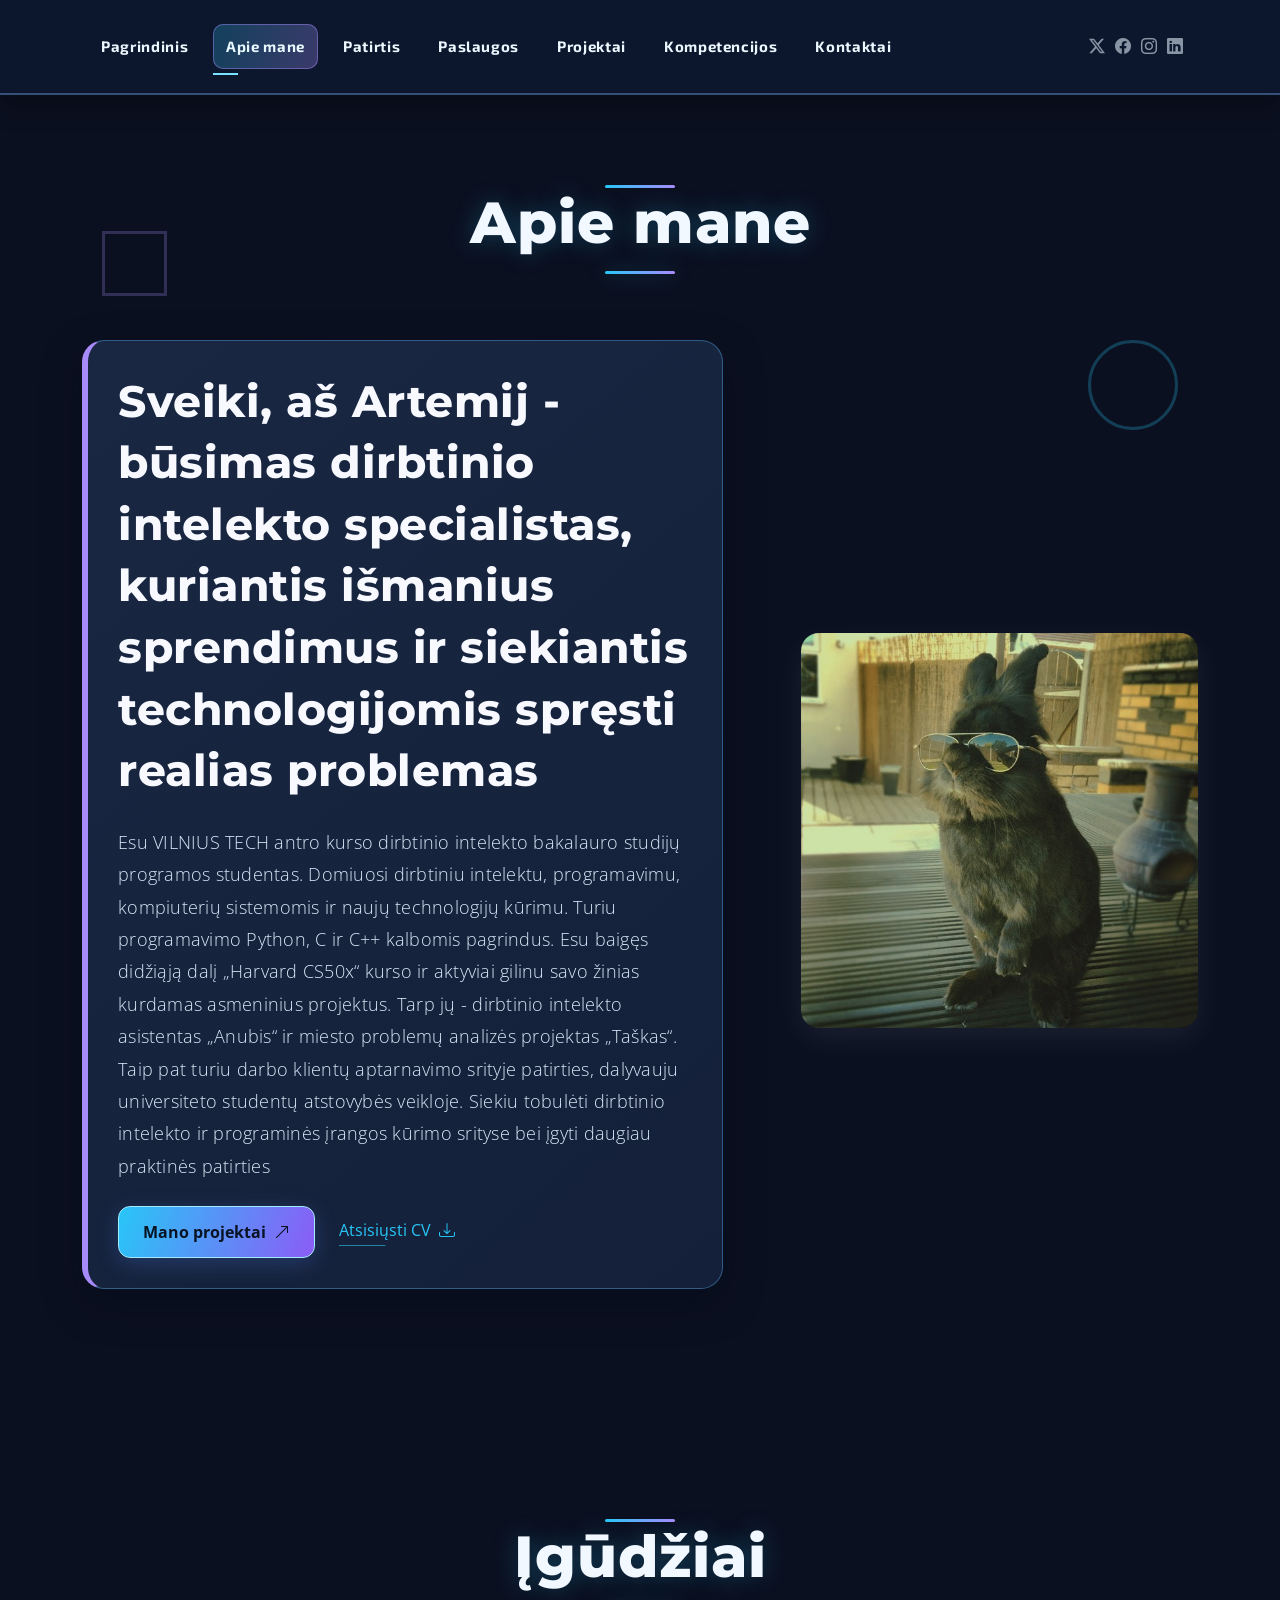
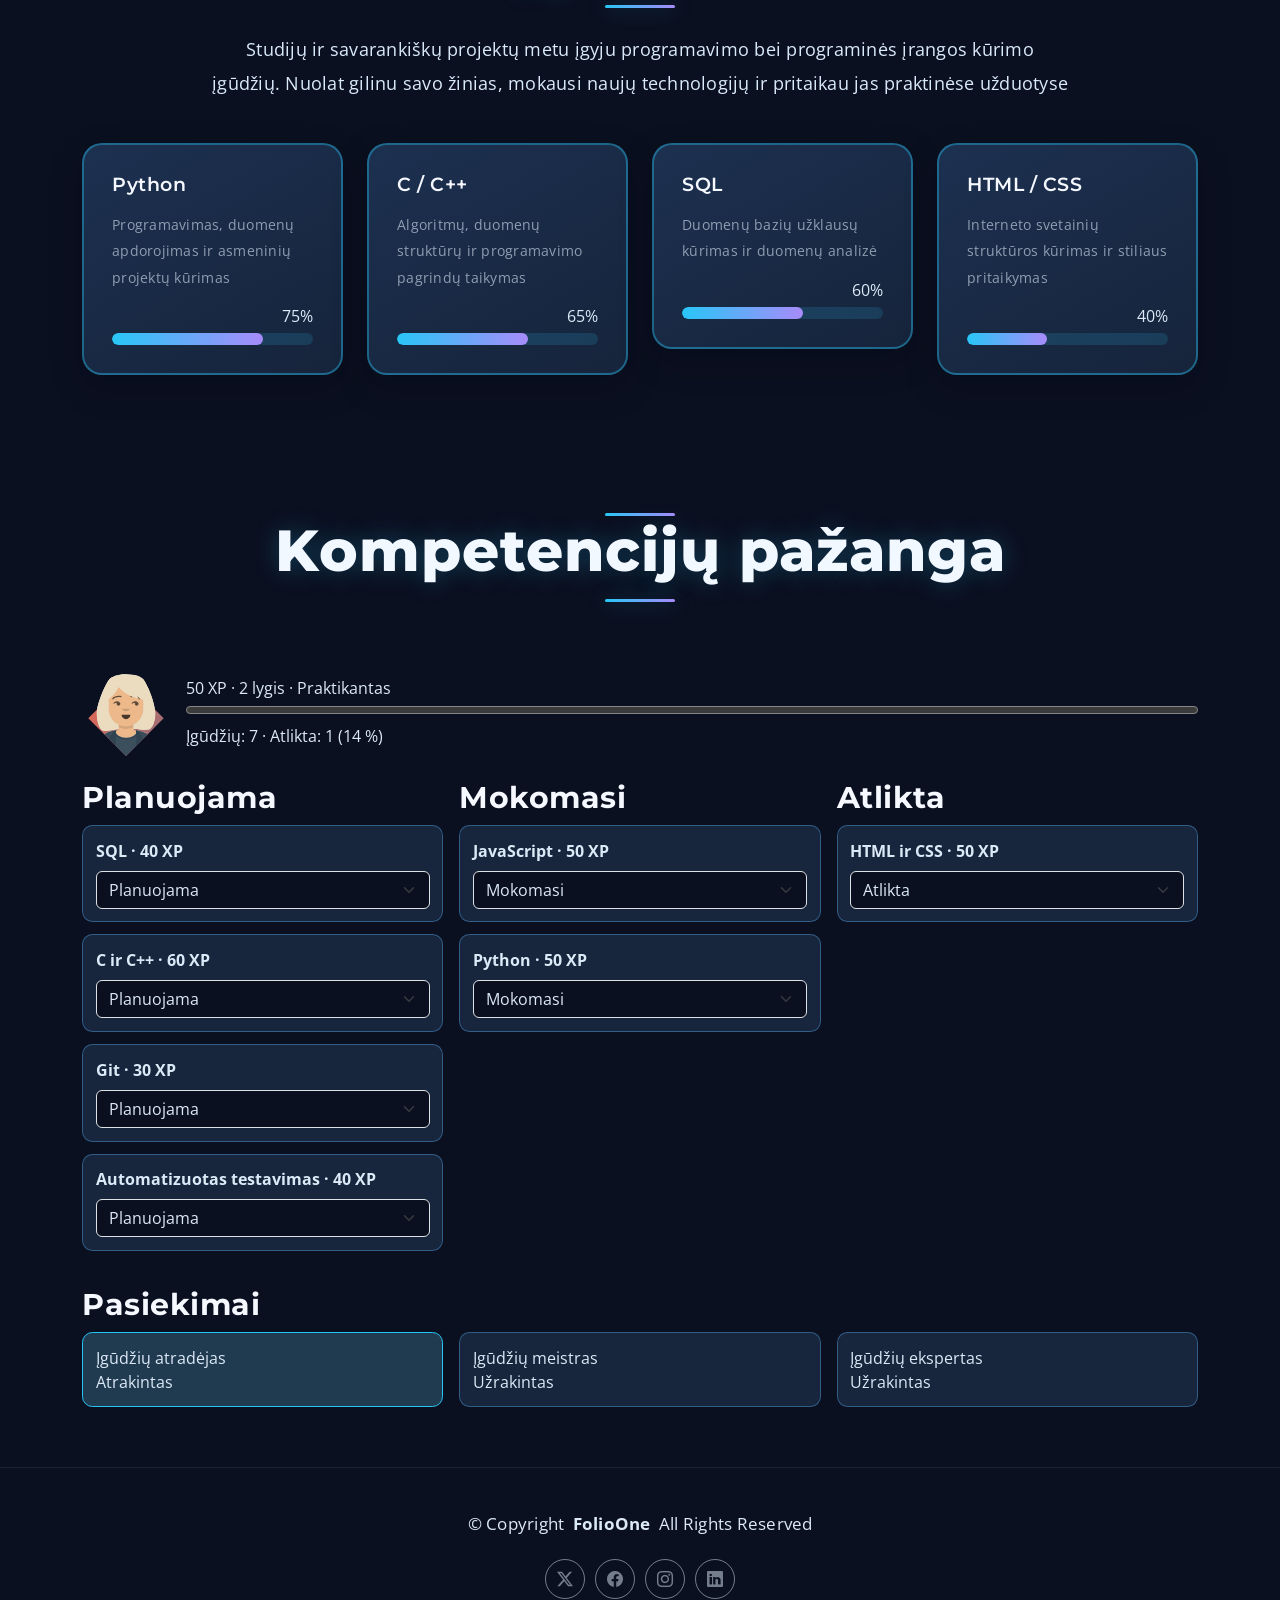
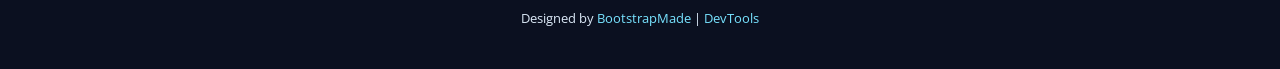
==== commit dc01c573: "LD11 ir LD12" ====
--- a/about.html
+++ b/about.html
@@ -55,6 +55,7 @@
           <li><a href="resume.html">Patirtis</a></li>
           <li><a href="services.html">Paslaugos</a></li>
           <li><a href="portfolio.html">Projektai</a></li>
+          <li><a href="about.html#competencies">Kompetencijos</a></li>
           <li><a href="contact.html">Kontaktai</a></li>
         </ul>
         <i class="mobile-nav-toggle d-xl-none bi bi-list"></i>
@@ -178,8 +179,42 @@
         </div>
 
       </div>
-
     </section><!-- /Skills Section -->
+    <section id="competencies" class="section competencies">
+      <div class="container section-title">
+        <h2>Kompetencijų pažanga</h2>
+      </div>
+      <div class="container">
+        <div class="competency-summary">
+          <img id="levelAvatar" width="88" height="88" alt="">
+          <div class="competency-progress">
+            <div id="levelInfo" aria-live="polite"></div>
+            <progress id="levelProgress" value="0" max="100" aria-label="Pažanga iki kito lygio"></progress>
+            <div id="skillStats"></div>
+          </div>
+        </div>
+        <div class="row g-3" id="competencyBoard">
+          <div class="col-md-4">
+            <h3>Planuojama</h3>
+            <div data-status="planned"></div>
+          </div>
+          <div class="col-md-4">
+            <h3>Mokomasi</h3>
+            <div data-status="learning"></div>
+          </div>
+          <div class="col-md-4">
+            <h3>Atlikta</h3>
+            <div data-status="done"></div>
+          </div>
+        </div>
+        <h3 class="mt-4">Pasiekimai</h3>
+        <ul id="achievements" class="list-unstyled row g-3 mb-0" aria-live="polite">
+          <li class="col-md-4"><div class="achievement">Įgūdžių atradėjas <span></span></div></li>
+          <li class="col-md-4"><div class="achievement">Įgūdžių meistras <span></span></div></li>
+          <li class="col-md-4"><div class="achievement">Įgūdžių ekspertas <span></span></div></li>
+        </ul>
+      </div>
+    </section>
   </main>
 
   <footer id="footer" class="footer">
@@ -225,7 +260,7 @@
 
   <!-- Main JS File -->
   <script src="assets/js/main.js"></script>
-
+  <script src="assets/js/custom.js"></script>
 </body>
 
 </html>
--- a/assets/css/custom.css
+++ b/assets/css/custom.css
@@ -554,4 +554,92 @@
   50% {
     transform: translateY(20px) rotate(135deg);
   }
+}
+.contact .info-box h3,
+.contact .info-box h4 {
+  color: #eef6ff;
+}
+
+.contact .contact-form label {
+  display: block;
+  margin-bottom: .35rem;
+}
+
+.form-error {
+  color: #ffb4b4;
+}
+
+#contactResults:not(:empty) {
+  margin-top: 1.5rem;
+  overflow-wrap: anywhere;
+}
+
+.contact .contact-form #contactResults p {
+  color: var(--default-color);
+  margin-bottom: .35rem;
+}
+
+.competency-summary {
+  display: flex;
+  align-items: center;
+  gap: 1rem;
+  margin-bottom: 1.5rem;
+}
+
+.competency-progress {
+  flex: 1;
+}
+
+#levelProgress {
+  width: 100%;
+  accent-color: var(--accent-color);
+}
+
+.competency-card,
+.achievement {
+  padding: .8rem;
+  border: 1px solid var(--custom-border);
+  border-radius: .65rem;
+  background: var(--surface-color);
+}
+
+.competency-card {
+  margin-bottom: .75rem;
+}
+
+.competency-card select {
+  margin-top: .5rem;
+  background-color: var(--background-color);
+  color: var(--default-color);
+}
+
+.achievement span {
+  display: block;
+}
+
+.achievement.is-unlocked {
+  border-color: var(--accent-color);
+  background: #203a50;
+}
+.hero .hero-content h1::before,
+.hero .hero-content h1::after,
+.services .section-title h1::before,
+.services .section-title h1::after {
+  content: "";
+  display: block;
+  width: 70px;
+  height: 3px;
+  background: linear-gradient(90deg, #28c6f7, #a78bfa);
+  border-radius: 3px;
+  animation: linePulse 1s infinite;
+}
+
+.hero .hero-content h1::before,
+.services .section-title h1::before {
+  margin: 0 auto 14px;
+}
+
+.hero .hero-content h1::after,
+.services .section-title h1::after {
+  margin: 14px auto 0;
 }
